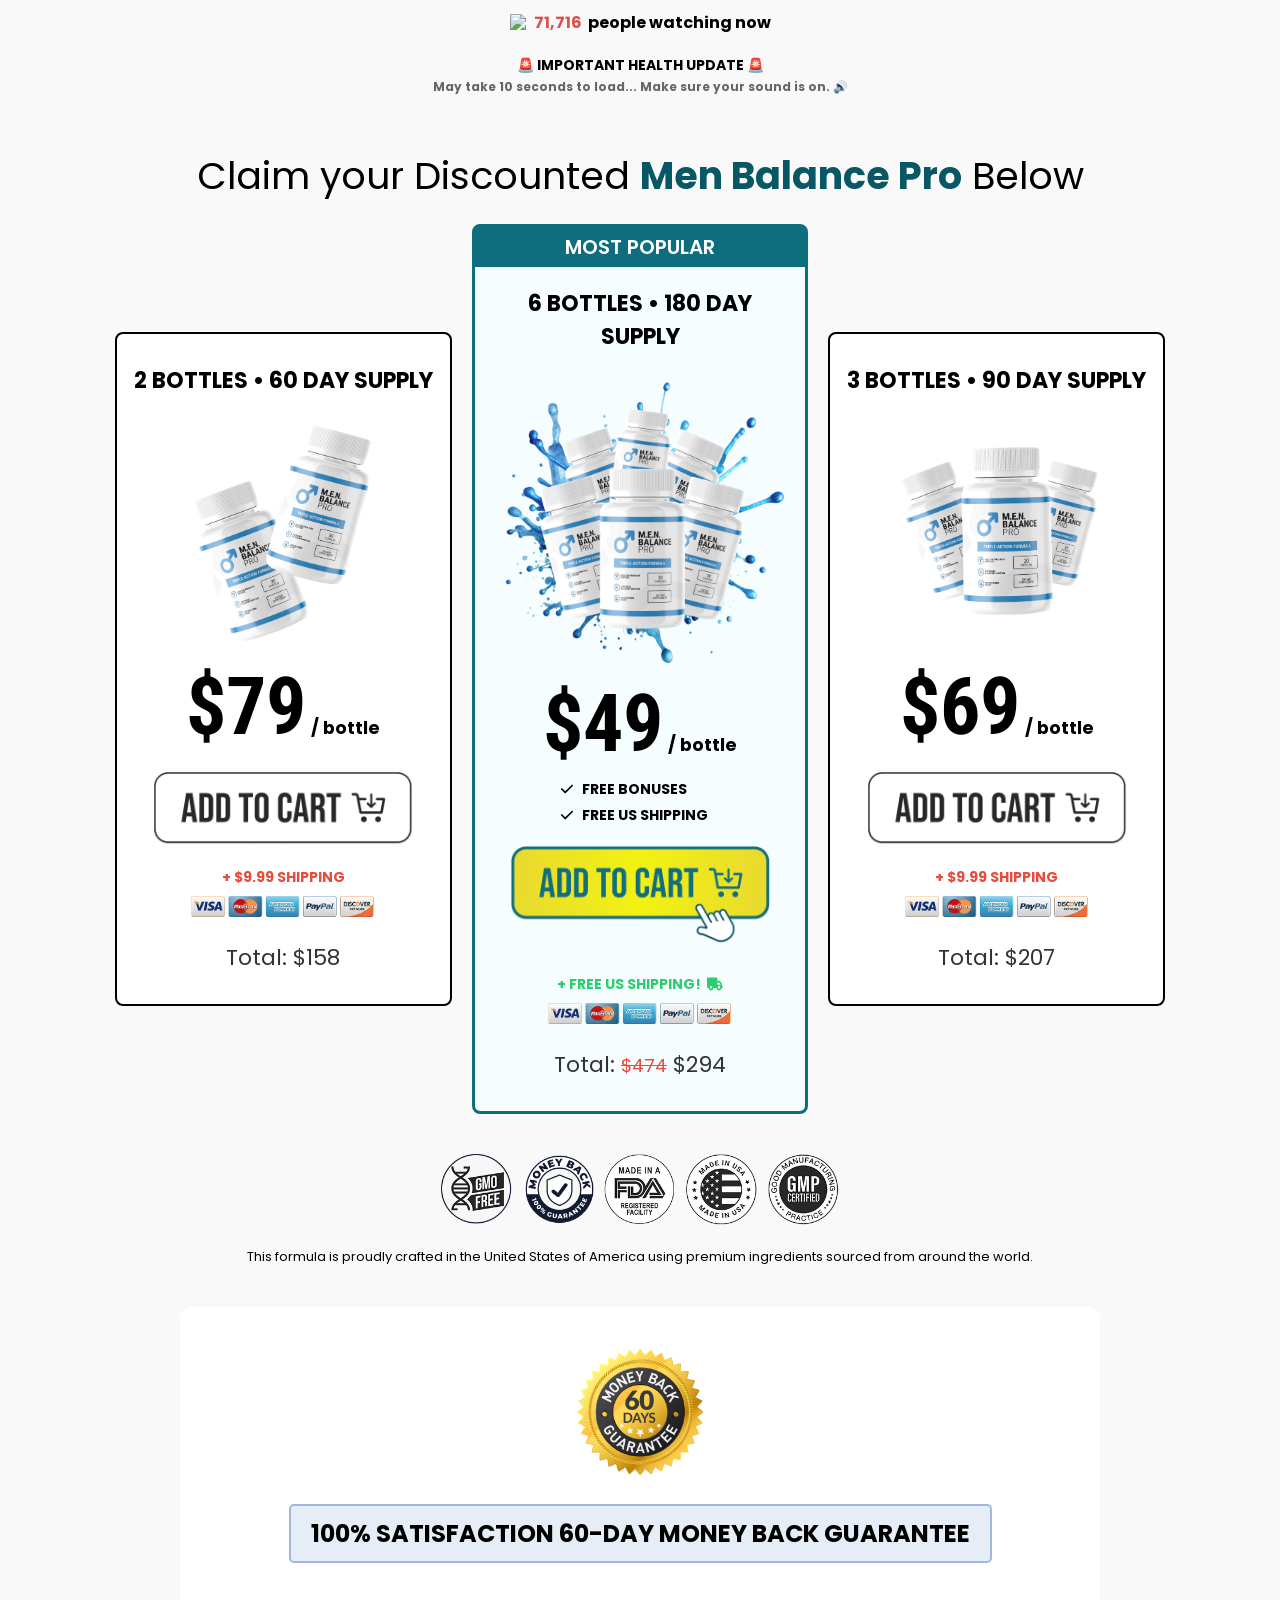
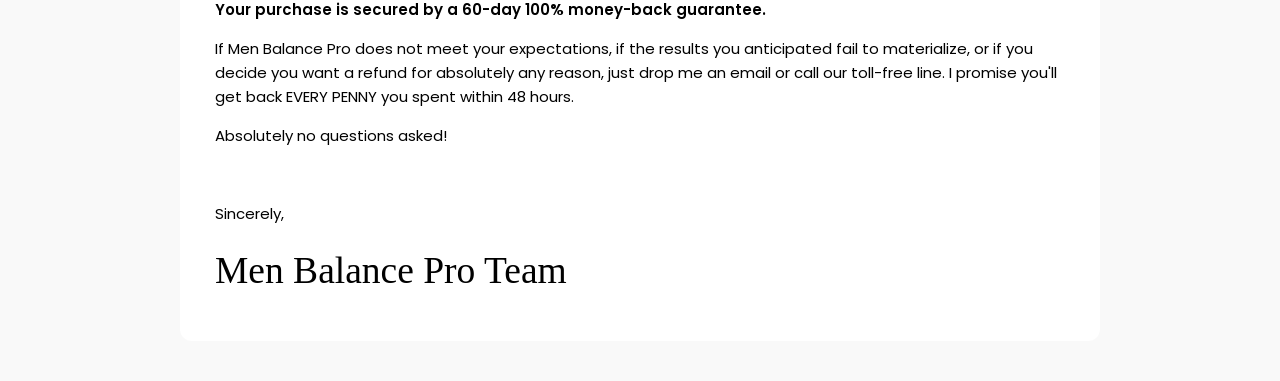
==== prostate/index.html @ 7b4a19cb "Add files via upload" ====
<!DOCTYPE html>
<html lang="en">
<head>
    <meta charset="UTF-8">
    <meta name="viewport" content="width=device-width, initial-scale=1.0">
    <title>Important Health Update</title>

    <!-- ============================================================
         CAMADA 1 — CRÍTICO: VTurb (prioridade máxima) + fonts
         ============================================================ -->
    <link rel="preconnect" href="https://fonts.googleapis.com">
    <link rel="preconnect" href="https://fonts.gstatic.com" crossorigin>
    <link href="https://fonts.googleapis.com/css?family=Poppins:regular@400,600,700&display=swap" rel="stylesheet">
    <link href="https://fonts.googleapis.com/css?family=Roboto+Condensed:regular@700&display=swap" rel="stylesheet" media="print" onload="this.media='all'">

    <!-- =====================================================================
         Script de velocidade do VTurb
         SUBSTITUIR: os IDs abaixo (91914cc2-... , 69cc88e0...) são placeholders
         da Men Balance Pro. Troque pelos IDs reais do player VTurb deste VSL.
         ===================================================================== -->
    <script>!function(i,n){i._plt=i._plt||(n&&n.timeOrigin?n.timeOrigin+n.now():Date.now())}(window,performance);</script>
    <link rel="preload" href="https://scripts.converteai.net/91914cc2-1306-49c8-a61d-c6921573f227/players/69cc88e02aa9a5be9ed87333/v4/player.js" as="script">
    <link rel="preload" href="https://scripts.converteai.net/lib/js/smartplayer-wc/v4/smartplayer.js" as="script">
    <link rel="preload" href="https://cdn.converteai.net/91914cc2-1306-49c8-a61d-c6921573f227/69cc88d112f1a486e418c887/main.m3u8" as="fetch">
    <link rel="dns-prefetch" href="https://cdn.converteai.net">
    <link rel="dns-prefetch" href="https://scripts.converteai.net">
    <link rel="dns-prefetch" href="https://images.converteai.net">
    <link rel="dns-prefetch" href="https://api.vturb.com.br">
    <!-- Fim do script de velocidade do VTurb -->

    <!-- ============================================================
         CRITICAL CSS (inline — renderiza VSL + contador instantâneo)
         O CSS completo (cards, garantia, notificações) carrega lazy.
         ============================================================ -->
    <style>
        body { font-family: 'Poppins', sans-serif; color: #000; background-color: #f9f9f9; margin: 0; padding: 0; }
        * { box-sizing: border-box; }
        .container { max-width: 1080px; margin: 0 auto; padding: 0 15px; }
        .vsl-wrapper { text-align: center; margin-top: 20px; }
        #counterContainer { display: flex; flex-direction: column; align-items: center; text-align: center; width: 100%; padding: 10px; margin-bottom: 20px; }
        #counterWrapper { font-weight: bold; font-size: 16px; margin-bottom: 10px; display: flex; align-items: center; gap: 6px; }
        #viewsCount { font-size: 16px; color: #d9534f; font-weight: bold; }
        .live-icon { width: 18px; height: 18px; }
        #importantMessage { font-size: 14px; font-weight: bold; color: black; margin-top: 10px; }
        .loading { font-size: 12px; color: #666; margin-top: 5px; animation: blink 1.5s infinite alternate; }
        @keyframes blink { from { opacity: 1; } to { opacity: 0.5; } }
        .video-cta-container { display: none; } /* OCULTO INICIALMENTE (O JS REVELA) */
    </style>

    <!-- CSS não-crítico (lazy: media=print trick, não bloqueia o render) -->
    <link rel="stylesheet" href="style.css" media="print" onload="this.media='all'">
    <noscript><link rel="stylesheet" href="style.css"></noscript>
</head>
<body>

    <div class="container">

        <!-- VSL — SUBSTITUIR pelo player VTurb real do Men Balance Pro -->
        <vturb-smartplayer id="vid-69cc88e02aa9a5be9ed87333" style="display: block; margin: 0 auto; width: 100%; max-width: 400px;"></vturb-smartplayer> <script type="text/javascript"> var s=document.createElement("script"); s.src="https://scripts.converteai.net/91914cc2-1306-49c8-a61d-c6921573f227/players/69cc88e02aa9a5be9ed87333/v4/player.js", s.async=!0,document.head.appendChild(s); </script>

        <div id="counterContainer">
            <div id="counterWrapper">
                <img src="images/live-icon.png" class="live-icon" alt="Live Viewers">
                <span id="viewsCount">71,712</span>
                <span style="color: black;">people watching now</span>
            </div>
            <div id="importantMessage">
                🚨 IMPORTANT HEALTH UPDATE 🚨<br>
                <span class="loading">May take 10 seconds to load... Make sure your sound is on. 🔊</span>
            </div>
        </div>

        <div class="video-cta-container">
            <h1 class="offer-headline">Claim your Discounted <b>Men Balance Pro</b> Below</h1>

            <div class="pricing-grid">

                <a href="#" class="card" id="card-2-bottles">
                    <div class="card-title">2 BOTTLES • 60 DAY SUPPLY</div>
                    <div class="card-image"><img src="images/MPB02.png" alt="2 Bottles of Men Balance Pro" loading="lazy"></div>
                    <div class="card-price-row">
                        <div class="card-price-number">$79</div>
                        <div class="card-price-text">/ bottle</div>
                    </div>
                    <div class="btn-buy"><img src="images/btn-buy.png" alt="Add to Cart" loading="lazy"></div>
                    <div class="shipping-text red">+ $9.99 SHIPPING</div>
                    <div class="cc-icons"><img src="images/cards.avif" alt="Credit Cards" loading="lazy"></div>
                    <div class="total-block">Total: $158</div>
                </a>

                <a href="#" class="card best-value" id="card-6-bottles">
                    <div class="card-header">MOST POPULAR</div>
                    <div class="card-title">6 BOTTLES • 180 DAY SUPPLY</div>
                    <div class="card-image"><img src="images/MBP_SPLASH_6_BOTTLES.png" alt="6 Bottles of Men Balance Pro" loading="lazy"></div>
                    <div class="card-price-row">
                        <div class="card-price-number">$49</div>
                        <div class="card-price-text">/ bottle</div>
                    </div>
                    <div class="card-benefits">
                        <div>
                            <svg xmlns="http://www.w3.org/2000/svg" viewBox="0 0 448 512" width="14" height="14" fill="currentColor" aria-hidden="true"><path d="M438.6 105.4c12.5 12.5 12.5 32.8 0 45.3l-256 256c-12.5 12.5-32.8 12.5-45.3 0l-128-128c-12.5-12.5-12.5-32.8 0-45.3s32.8-12.5 45.3 0L160 338.7 393.4 105.4c12.5-12.5 32.8-12.5 45.3 0z"/></svg>
                            FREE BONUSES
                        </div>
                        <div>
                            <svg xmlns="http://www.w3.org/2000/svg" viewBox="0 0 448 512" width="14" height="14" fill="currentColor" aria-hidden="true"><path d="M438.6 105.4c12.5 12.5 12.5 32.8 0 45.3l-256 256c-12.5 12.5-32.8 12.5-45.3 0l-128-128c-12.5-12.5-12.5-32.8 0-45.3s32.8-12.5 45.3 0L160 338.7 393.4 105.4c12.5-12.5 32.8-12.5 45.3 0z"/></svg>
                            FREE US SHIPPING
                        </div>
                    </div>
                    <div class="btn-buy"><img src="images/btn-buy-featured.png" alt="Add to Cart" loading="lazy"></div>
                    <div class="shipping-text green">+ FREE US SHIPPING!
                        <svg xmlns="http://www.w3.org/2000/svg" viewBox="0 0 640 512" width="16" height="16" fill="currentColor" aria-hidden="true"><path d="M48 0C21.5 0 0 21.5 0 48L0 368c0 26.5 21.5 48 48 48l16 0c0 53 43 96 96 96s96-43 96-96l128 0c0 53 43 96 96 96s96-43 96-96l32 0c17.7 0 32-14.3 32-32s-14.3-32-32-32l0-82.7c0-17-6.7-33.3-18.7-45.3L521.4 146.7c-12-12-28.3-18.7-45.3-18.7L416 128l0-80c0-26.5-21.5-48-48-48L48 0zM416 192l59.7 0L544 260.3l0 27.7-128 0 0-96zM160 336a48 48 0 1 1 0 96 48 48 0 1 1 0-96zm272 48a48 48 0 1 1 96 0 48 48 0 1 1 -96 0z"/></svg>
                    </div>
                    <div class="cc-icons"><img src="images/cards.avif" alt="Credit Cards" loading="lazy"></div>
                    <div class="total-block">Total: <span class="strike-price">$474</span> $294</div>
                </a>

                <a href="#" class="card" id="card-3-bottles">
                    <div class="card-title">3 BOTTLES • 90 DAY SUPPLY</div>
                    <div class="card-image"><img src="images/MPB03.png" alt="3 Bottles of Men Balance Pro" loading="lazy"></div>
                    <div class="card-price-row">
                        <div class="card-price-number">$69</div>
                        <div class="card-price-text">/ bottle</div>
                    </div>
                    <div class="btn-buy"><img src="images/btn-buy.png" alt="Add to Cart" loading="lazy"></div>
                    <div class="shipping-text red">+ $9.99 SHIPPING</div>
                    <div class="cc-icons"><img src="images/cards.avif" alt="Credit Cards" loading="lazy"></div>
                    <div class="total-block">Total: $207</div>
                </a>

            </div>

            <div class="badges-wrapper">
                <img src="images/selos.png" loading="lazy" alt="Quality Seals">
                <p>This formula is proudly crafted in the United States of America using premium ingredients sourced from around the world.</p>
            </div>

            <div class="guarantee-box">
                <img src="images/guarantee-60-days.webp" alt="60 Days Guarantee" loading="lazy">
                <div>
                    <div class="guarantee-title-bg">
                        <h2>100% SATISFACTION 60-DAY MONEY BACK GUARANTEE</h2>
                    </div>
                </div>
                <div class="guarantee-text">
                    <p><b>Your purchase is secured by a 60-day 100% money-back guarantee.</b></p>
                    <p>If Men Balance Pro does not meet your expectations, if the results you anticipated fail to materialize, or if you decide you want a refund for absolutely any reason, just drop me an email or call our toll-free line. I promise you'll get back EVERY PENNY you spent within 48 hours.</p>
                    <p>Absolutely no questions asked!</p>
                    <br>
                    <p>Sincerely,</p>
                    <div class="signature">Men Balance Pro Team</div>
                </div>
            </div>

        </div>
    </div>

    <div id="purchase-notification" class="notification-popup">
        <div class="notification-content">
            <div class="profile-cropper">
                <img src="" alt="Profile Image" class="profile-image">
            </div>
            <p class="notification-text">
                <span class="customer-name"></span> from <span class="customer-location"></span> just bought<br>
                <strong><span class="product-name"></span></strong>
            </p>
        </div>
    </div>

    <!-- ============================================================
         CAMADA 2 — TRACKING (final do body, não bloqueia VTurb)
         SUBSTITUIR: os IDs abaixo são placeholders do padrão type2.
         Troque pelos pixels/tags reais do Men Balance Pro antes de publicar.
         ============================================================ -->

    <!-- Meta Pixel Code -->
    <script>
    !function(f,b,e,v,n,t,s)
    {if(f.fbq)return;n=f.fbq=function(){n.callMethod?
    n.callMethod.apply(n,arguments):n.queue.push(arguments)};
    if(!f._fbq)f._fbq=n;
    n.push=n;n.loaded=!0;n.version='2.0';
    n.queue=[];t=b.createElement(e);t.async=!0;
    t.src=v;s=b.getElementsByTagName(e)[0];
    s.parentNode.insertBefore(t,s)}(window, document,'script',
    'https://connect.facebook.net/en_US/fbevents.js');
    fbq('init', 'YOUR_META_PIXEL_ID');
    fbq('track', 'PageView');
    </script>
    <noscript>
    <img height="1" width="1" style="display:none"
    src="https://www.facebook.com/tr?id=YOUR_META_PIXEL_ID&ev=PageView&noscript=1"/>
    </noscript>
    <!-- End Meta Pixel Code -->

    <!-- Google tag (gtag.js) -->
    <script async src="https://www.googletagmanager.com/gtag/js?id=YOUR_GA_ID"></script>
    <script>
      window.dataLayer = window.dataLayer || [];
      function gtag(){dataLayer.push(arguments);}
      gtag('js', new Date());
      gtag('config', 'YOUR_GA_ID');
    </script>

    <!-- UTMify (captura e persiste UTMs) -->
    <script
      src="https://cdn.utmify.com.br/scripts/utms/latest.js"
      data-utmify-prevent-xcod-sck
      async
      defer
    ></script>

    <!-- ============================================================
         CAMADA 3 — script.js com defer
         Baixa em paralelo com o VTurb (que tem prioridade absoluta via preload)
         Executa só depois do HTML parseado → não bloqueia o render inicial
         ============================================================ -->
    <script src="script.js" defer></script>

</body>
</html>
---- prostate/style.css ----
/* =========================================
    NON-CRITICAL STYLES (carregado lazy após o VTurb)
    O CSS crítico (body, container, counter, VSL) está inline no index.html
    ========================================= */

/* =========================================
    OFERTA / HEADINGS
    ========================================= */
.offer-headline { text-align: center; font-size: 38px; margin: 40px 0 20px 0; font-weight: 400; }
.offer-headline b { color: rgb(7, 87, 100); }

/* =========================================
    TABELA DE PREÇOS (CARDS)
    ========================================= */
.pricing-grid {
    display: flex;
    justify-content: center;
    align-items: center;
    gap: 20px;
}

.card {
    background-color: #fff;
    border: 2px solid #000;
    border-radius: 8px;
    width: 350px;
    height: auto;
    display: flex;
    flex-direction: column;
    text-align: center;
    text-decoration: none;
    color: #000;
    padding: 30px 15px 30px 15px;
}

.card.best-value {
    border: 3px solid rgb(15, 110, 126);
    background-color: rgb(246, 253, 255);
    padding: 0 15px 30px 15px;
}

.card-header {
    height: 40px;
    display: flex;
    align-items: center;
    justify-content: center;
    font-size: 20px;
    font-weight: 600;
    background-color: rgb(15, 110, 126);
    color: #fff;
    border-radius: 4px 4px 0 0;
    text-transform: uppercase;
    margin: 0 -15px 20px -15px;
}

.card-title { font-size: 22px; font-weight: bold; margin-bottom: 15px; }
.card-image { flex-grow: 1; display: flex; align-items: center; justify-content: center; }
.card-image img { width: 85%; max-width: 240px; }
.card.best-value .card-image img { width: 100%; max-width: 340px; }

.card-price-row { display: flex; justify-content: center; align-items: baseline; gap: 5px; margin: 15px 0; }
.card-price-number { font-family: "Roboto Condensed", sans-serif; font-size: 5em; font-weight: 700; line-height: 1; }
.card-price-text { font-size: 1.1em; font-weight: bold; }

.card-benefits { display: flex; flex-direction: column; gap: 5px; font-size: 14px; margin-bottom: 10px; font-weight: bold; text-align: left; align-items: center; }
.card-benefits div { display: flex; align-items: center; width: 160px; }
.card-benefits svg { margin-right: 8px; color: #000; flex-shrink: 0; }

.btn-buy { margin: 10px auto; width: 100%; max-width: 260px; }
.btn-buy img { width: 100%; height: auto; }

.shipping-text { font-size: 14px; font-weight: bold; margin: 5px 0; text-transform: uppercase; display: flex; align-items: center; justify-content: center; gap: 6px; }
.shipping-text.red { color: #e74c3c; }
.shipping-text.green { color: #2ecc71; }

.cc-icons img { height: 26px; margin-bottom: 15px; }

.total-block { font-size: 22px; font-family: 'Poppins', sans-serif; font-weight: 400; color: #333; }
.strike-price { text-decoration: line-through; color: #e74c3c; font-weight: normal; font-size: 18px; }

/* =========================================
    ORDENAÇÃO DOS CARDS
    ========================================= */
#card-2-bottles { order: 1; }
#card-6-bottles { order: 2; }
#card-3-bottles { order: 3; }

/* =========================================
    SEÇÃO DE GARANTIA E BADGES
    ========================================= */
.badges-wrapper { text-align: center; margin: 40px 0; }
.badges-wrapper img { max-width: 398px; width: 100%; }
.badges-wrapper p { font-size: 13px; padding: 0 15px; margin-top: 15px; }

.guarantee-box { background-color: #fff; border-radius: 12px; padding: 40px 20px; max-width: 920px; margin: 0 auto 40px auto; text-align: center; }
.guarantee-box img { max-width: 130px; margin-bottom: 20px; }

.guarantee-title-bg { display: inline-block; background-color: rgba(231,237,247,1); border: 2px solid rgba(117,149,205,0.6); border-radius: 5px; padding: 10px 20px; margin-bottom: 20px; }
.guarantee-title-bg h2 { font-size: 24px; margin: 0; color: #000; text-transform: uppercase; }

.guarantee-text { text-align: left; font-size: 15px; font-weight: 400; max-width: 850px; margin: 0 auto; line-height: 1.6; }
.guarantee-text b { font-weight: 600; }
.signature { font-family: 'Brush Script MT', cursive; font-size: 2.5em; font-weight: 300; margin-top: 10px; }

/* =========================================
    POP-UP DE COMPRA
    ========================================= */
.notification-popup { position: fixed; left: 20px; bottom: 20px; background-color: white; box-shadow: 0 2px 10px rgba(0,0,0,0.2); border-radius: 4px; display: flex; align-items: center; padding: 10px; z-index: 1000; opacity: 0; transition: opacity 0.5s, bottom 0.5s; }
.notification-popup.show { opacity: 1; bottom: 40px; }
.notification-popup.hide { opacity: 0; bottom: 20px; }
.notification-content { display: flex; align-items: center; }
.profile-image { height: 40px; display: block; }
.profile-cropper { overflow: hidden; border-radius: 10%; margin-right: 10px; border: 1px solid gray; }
.notification-text { font-size: 14px; margin: 0; }
.customer-name { font-weight: bold; }

/* =========================================
    RESPONSIVIDADE (MOBILE)
    ========================================= */
@media (max-width: 992px) {
    .pricing-grid { flex-direction: column; align-items: center; }
    .card { width: 100%; max-width: 380px; height: auto; padding-bottom: 30px; }
    #card-6-bottles { order: 1; margin-bottom: 10px; }
    #card-3-bottles { order: 2; margin-bottom: 10px; }
    #card-2-bottles { order: 3; }
}

@media (max-width: 575px) {
    .offer-headline { font-size: 28px; }
    .notification-popup { left: 0; right: 0; bottom: 0; margin-left: auto; margin-right: auto; width: 90%; justify-content: center; }
    .guarantee-title-bg h2 { font-size: 16px; }
}
---- prostate/style.css ----
/* =========================================
    NON-CRITICAL STYLES (carregado lazy após o VTurb)
    O CSS crítico (body, container, counter, VSL) está inline no index.html
    ========================================= */

/* =========================================
    OFERTA / HEADINGS
    ========================================= */
.offer-headline { text-align: center; font-size: 38px; margin: 40px 0 20px 0; font-weight: 400; }
.offer-headline b { color: rgb(7, 87, 100); }

/* =========================================
    TABELA DE PREÇOS (CARDS)
    ========================================= */
.pricing-grid {
    display: flex;
    justify-content: center;
    align-items: center;
    gap: 20px;
}

.card {
    background-color: #fff;
    border: 2px solid #000;
    border-radius: 8px;
    width: 350px;
    height: auto;
    display: flex;
    flex-direction: column;
    text-align: center;
    text-decoration: none;
    color: #000;
    padding: 30px 15px 30px 15px;
}

.card.best-value {
    border: 3px solid rgb(15, 110, 126);
    background-color: rgb(246, 253, 255);
    padding: 0 15px 30px 15px;
}

.card-header {
    height: 40px;
    display: flex;
    align-items: center;
    justify-content: center;
    font-size: 20px;
    font-weight: 600;
    background-color: rgb(15, 110, 126);
    color: #fff;
    border-radius: 4px 4px 0 0;
    text-transform: uppercase;
    margin: 0 -15px 20px -15px;
}

.card-title { font-size: 22px; font-weight: bold; margin-bottom: 15px; }
.card-image { flex-grow: 1; display: flex; align-items: center; justify-content: center; }
.card-image img { width: 85%; max-width: 240px; }
.card.best-value .card-image img { width: 100%; max-width: 340px; }

.card-price-row { display: flex; justify-content: center; align-items: baseline; gap: 5px; margin: 15px 0; }
.card-price-number { font-family: "Roboto Condensed", sans-serif; font-size: 5em; font-weight: 700; line-height: 1; }
.card-price-text { font-size: 1.1em; font-weight: bold; }

.card-benefits { display: flex; flex-direction: column; gap: 5px; font-size: 14px; margin-bottom: 10px; font-weight: bold; text-align: left; align-items: center; }
.card-benefits div { display: flex; align-items: center; width: 160px; }
.card-benefits svg { margin-right: 8px; color: #000; flex-shrink: 0; }

.btn-buy { margin: 10px auto; width: 100%; max-width: 260px; }
.btn-buy img { width: 100%; height: auto; }

.shipping-text { font-size: 14px; font-weight: bold; margin: 5px 0; text-transform: uppercase; display: flex; align-items: center; justify-content: center; gap: 6px; }
.shipping-text.red { color: #e74c3c; }
.shipping-text.green { color: #2ecc71; }

.cc-icons img { height: 26px; margin-bottom: 15px; }

.total-block { font-size: 22px; font-family: 'Poppins', sans-serif; font-weight: 400; color: #333; }
.strike-price { text-decoration: line-through; color: #e74c3c; font-weight: normal; font-size: 18px; }

/* =========================================
    ORDENAÇÃO DOS CARDS
    ========================================= */
#card-2-bottles { order: 1; }
#card-6-bottles { order: 2; }
#card-3-bottles { order: 3; }

/* =========================================
    SEÇÃO DE GARANTIA E BADGES
    ========================================= */
.badges-wrapper { text-align: center; margin: 40px 0; }
.badges-wrapper img { max-width: 398px; width: 100%; }
.badges-wrapper p { font-size: 13px; padding: 0 15px; margin-top: 15px; }

.guarantee-box { background-color: #fff; border-radius: 12px; padding: 40px 20px; max-width: 920px; margin: 0 auto 40px auto; text-align: center; }
.guarantee-box img { max-width: 130px; margin-bottom: 20px; }

.guarantee-title-bg { display: inline-block; background-color: rgba(231,237,247,1); border: 2px solid rgba(117,149,205,0.6); border-radius: 5px; padding: 10px 20px; margin-bottom: 20px; }
.guarantee-title-bg h2 { font-size: 24px; margin: 0; color: #000; text-transform: uppercase; }

.guarantee-text { text-align: left; font-size: 15px; font-weight: 400; max-width: 850px; margin: 0 auto; line-height: 1.6; }
.guarantee-text b { font-weight: 600; }
.signature { font-family: 'Brush Script MT', cursive; font-size: 2.5em; font-weight: 300; margin-top: 10px; }

/* =========================================
    POP-UP DE COMPRA
    ========================================= */
.notification-popup { position: fixed; left: 20px; bottom: 20px; background-color: white; box-shadow: 0 2px 10px rgba(0,0,0,0.2); border-radius: 4px; display: flex; align-items: center; padding: 10px; z-index: 1000; opacity: 0; transition: opacity 0.5s, bottom 0.5s; }
.notification-popup.show { opacity: 1; bottom: 40px; }
.notification-popup.hide { opacity: 0; bottom: 20px; }
.notification-content { display: flex; align-items: center; }
.profile-image { height: 40px; display: block; }
.profile-cropper { overflow: hidden; border-radius: 10%; margin-right: 10px; border: 1px solid gray; }
.notification-text { font-size: 14px; margin: 0; }
.customer-name { font-weight: bold; }

/* =========================================
    RESPONSIVIDADE (MOBILE)
    ========================================= */
@media (max-width: 992px) {
    .pricing-grid { flex-direction: column; align-items: center; }
    .card { width: 100%; max-width: 380px; height: auto; padding-bottom: 30px; }
    #card-6-bottles { order: 1; margin-bottom: 10px; }
    #card-3-bottles { order: 2; margin-bottom: 10px; }
    #card-2-bottles { order: 3; }
}

@media (max-width: 575px) {
    .offer-headline { font-size: 28px; }
    .notification-popup { left: 0; right: 0; bottom: 0; margin-left: auto; margin-right: auto; width: 90%; justify-content: center; }
    .guarantee-title-bg h2 { font-size: 16px; }
}
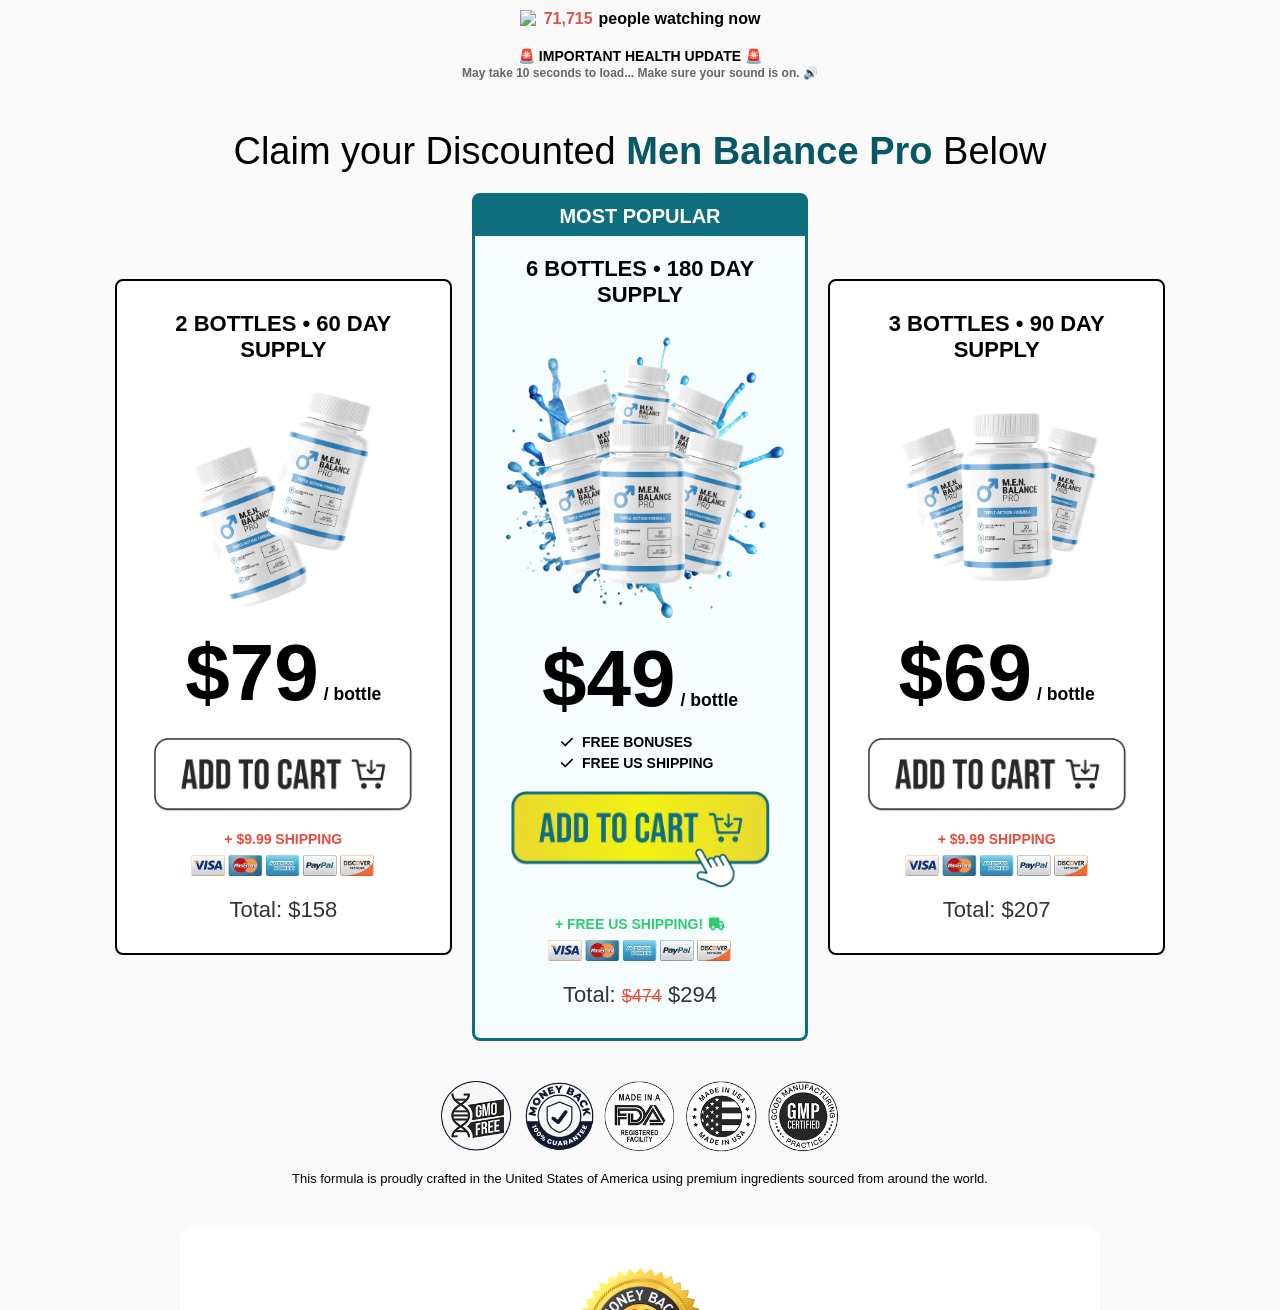
==== commit 57b2e285: "Update index.html" ====
--- a/prostate/index.html
+++ b/prostate/index.html
@@ -5,33 +5,15 @@
     <meta name="viewport" content="width=device-width, initial-scale=1.0">
     <title>Important Health Update</title>
 
-    <!-- ============================================================
-         CAMADA 1 — CRÍTICO: VTurb (prioridade máxima) + fonts
-         ============================================================ -->
-    <link rel="preconnect" href="https://fonts.googleapis.com">
-    <link rel="preconnect" href="https://fonts.gstatic.com" crossorigin>
-    <link href="https://fonts.googleapis.com/css?family=Poppins:regular@400,600,700&display=swap" rel="stylesheet">
-    <link href="https://fonts.googleapis.com/css?family=Roboto+Condensed:regular@700&display=swap" rel="stylesheet" media="print" onload="this.media='all'">
+    <script>!function(i,n){i._plt=i._plt||(n&&n.timeOrigin?n.timeOrigin+n.now():Date.now())}(window,performance);</script>
+<link rel="preload" href="https://scripts.converteai.net/91914cc2-1306-49c8-a61d-c6921573f227/players/69ec1714634564adcf5202af/v4/player.js" as="script">
+<link rel="preload" href="https://scripts.converteai.net/lib/js/smartplayer-wc/v4/smartplayer.js" as="script">
+<link rel="preload" href="https://cdn.converteai.net/91914cc2-1306-49c8-a61d-c6921573f227/69ec1692e47d7b09a8df65e8/main.m3u8" as="fetch">
+<link rel="dns-prefetch" href="https://cdn.converteai.net">
+<link rel="dns-prefetch" href="https://scripts.converteai.net">
+<link rel="dns-prefetch" href="https://images.converteai.net">
+<link rel="dns-prefetch" href="https://license.vturb.com">
 
-    <!-- =====================================================================
-         Script de velocidade do VTurb
-         SUBSTITUIR: os IDs abaixo (91914cc2-... , 69cc88e0...) são placeholders
-         da Men Balance Pro. Troque pelos IDs reais do player VTurb deste VSL.
-         ===================================================================== -->
-    <script>!function(i,n){i._plt=i._plt||(n&&n.timeOrigin?n.timeOrigin+n.now():Date.now())}(window,performance);</script>
-    <link rel="preload" href="https://scripts.converteai.net/91914cc2-1306-49c8-a61d-c6921573f227/players/69cc88e02aa9a5be9ed87333/v4/player.js" as="script">
-    <link rel="preload" href="https://scripts.converteai.net/lib/js/smartplayer-wc/v4/smartplayer.js" as="script">
-    <link rel="preload" href="https://cdn.converteai.net/91914cc2-1306-49c8-a61d-c6921573f227/69cc88d112f1a486e418c887/main.m3u8" as="fetch">
-    <link rel="dns-prefetch" href="https://cdn.converteai.net">
-    <link rel="dns-prefetch" href="https://scripts.converteai.net">
-    <link rel="dns-prefetch" href="https://images.converteai.net">
-    <link rel="dns-prefetch" href="https://api.vturb.com.br">
-    <!-- Fim do script de velocidade do VTurb -->
-
-    <!-- ============================================================
-         CRITICAL CSS (inline — renderiza VSL + contador instantâneo)
-         O CSS completo (cards, garantia, notificações) carrega lazy.
-         ============================================================ -->
     <style>
         body { font-family: 'Poppins', sans-serif; color: #000; background-color: #f9f9f9; margin: 0; padding: 0; }
         * { box-sizing: border-box; }
@@ -56,8 +38,8 @@
     <div class="container">
 
         <!-- VSL — SUBSTITUIR pelo player VTurb real do Men Balance Pro -->
-        <vturb-smartplayer id="vid-69cc88e02aa9a5be9ed87333" style="display: block; margin: 0 auto; width: 100%; max-width: 400px;"></vturb-smartplayer> <script type="text/javascript"> var s=document.createElement("script"); s.src="https://scripts.converteai.net/91914cc2-1306-49c8-a61d-c6921573f227/players/69cc88e02aa9a5be9ed87333/v4/player.js", s.async=!0,document.head.appendChild(s); </script>
-
+        <vturb-smartplayer id="vid-69ec1714634564adcf5202af" style="display: block; margin: 0 auto; width: 100%; max-width: 400px;"></vturb-smartplayer> <script type="text/javascript"> var s=document.createElement("script"); s.src="https://scripts.converteai.net/91914cc2-1306-49c8-a61d-c6921573f227/players/69ec1714634564adcf5202af/v4/player.js", s.async=!0,document.head.appendChild(s); </script>
+        
         <div id="counterContainer">
             <div id="counterWrapper">
                 <img src="images/live-icon.png" class="live-icon" alt="Live Viewers">
@@ -166,40 +148,28 @@
         </div>
     </div>
 
-    <!-- ============================================================
-         CAMADA 2 — TRACKING (final do body, não bloqueia VTurb)
-         SUBSTITUIR: os IDs abaixo são placeholders do padrão type2.
-         Troque pelos pixels/tags reais do Men Balance Pro antes de publicar.
-         ============================================================ -->
+    <!-- Meta Pixel Code -->
+<script>
+!function(f,b,e,v,n,t,s)
+{if(f.fbq)return;n=f.fbq=function(){n.callMethod?
+n.callMethod.apply(n,arguments):n.queue.push(arguments)};
+if(!f._fbq)f._fbq=n;
+n.push=n;n.loaded=!0;n.version='2.0';
+n.queue=[];t=b.createElement(e);t.async=!0;
+t.src=v;s=b.getElementsByTagName(e)[0];
+s.parentNode.insertBefore(t,s)}(window, document,'script',
+'https://connect.facebook.net/en_US/fbevents.js');
 
-    <!-- Meta Pixel Code -->
-    <script>
-    !function(f,b,e,v,n,t,s)
-    {if(f.fbq)return;n=f.fbq=function(){n.callMethod?
-    n.callMethod.apply(n,arguments):n.queue.push(arguments)};
-    if(!f._fbq)f._fbq=n;
-    n.push=n;n.loaded=!0;n.version='2.0';
-    n.queue=[];t=b.createElement(e);t.async=!0;
-    t.src=v;s=b.getElementsByTagName(e)[0];
-    s.parentNode.insertBefore(t,s)}(window, document,'script',
-    'https://connect.facebook.net/en_US/fbevents.js');
-    fbq('init', 'YOUR_META_PIXEL_ID');
-    fbq('track', 'PageView');
-    </script>
-    <noscript>
-    <img height="1" width="1" style="display:none"
-    src="https://www.facebook.com/tr?id=YOUR_META_PIXEL_ID&ev=PageView&noscript=1"/>
-    </noscript>
-    <!-- End Meta Pixel Code -->
+fbq('init', '1154743533462870');
 
-    <!-- Google tag (gtag.js) -->
-    <script async src="https://www.googletagmanager.com/gtag/js?id=YOUR_GA_ID"></script>
-    <script>
-      window.dataLayer = window.dataLayer || [];
-      function gtag(){dataLayer.push(arguments);}
-      gtag('js', new Date());
-      gtag('config', 'YOUR_GA_ID');
-    </script>
+fbq('track', 'PageView');
+</script>
+
+<noscript>
+<img height="1" width="1" style="display:none"
+src="https://www.facebook.com/tr?id=1154743533462870&ev=PageView&noscript=1"/>
+</noscript>
+<!-- End Meta Pixel Code -->
 
     <!-- UTMify (captura e persiste UTMs) -->
     <script
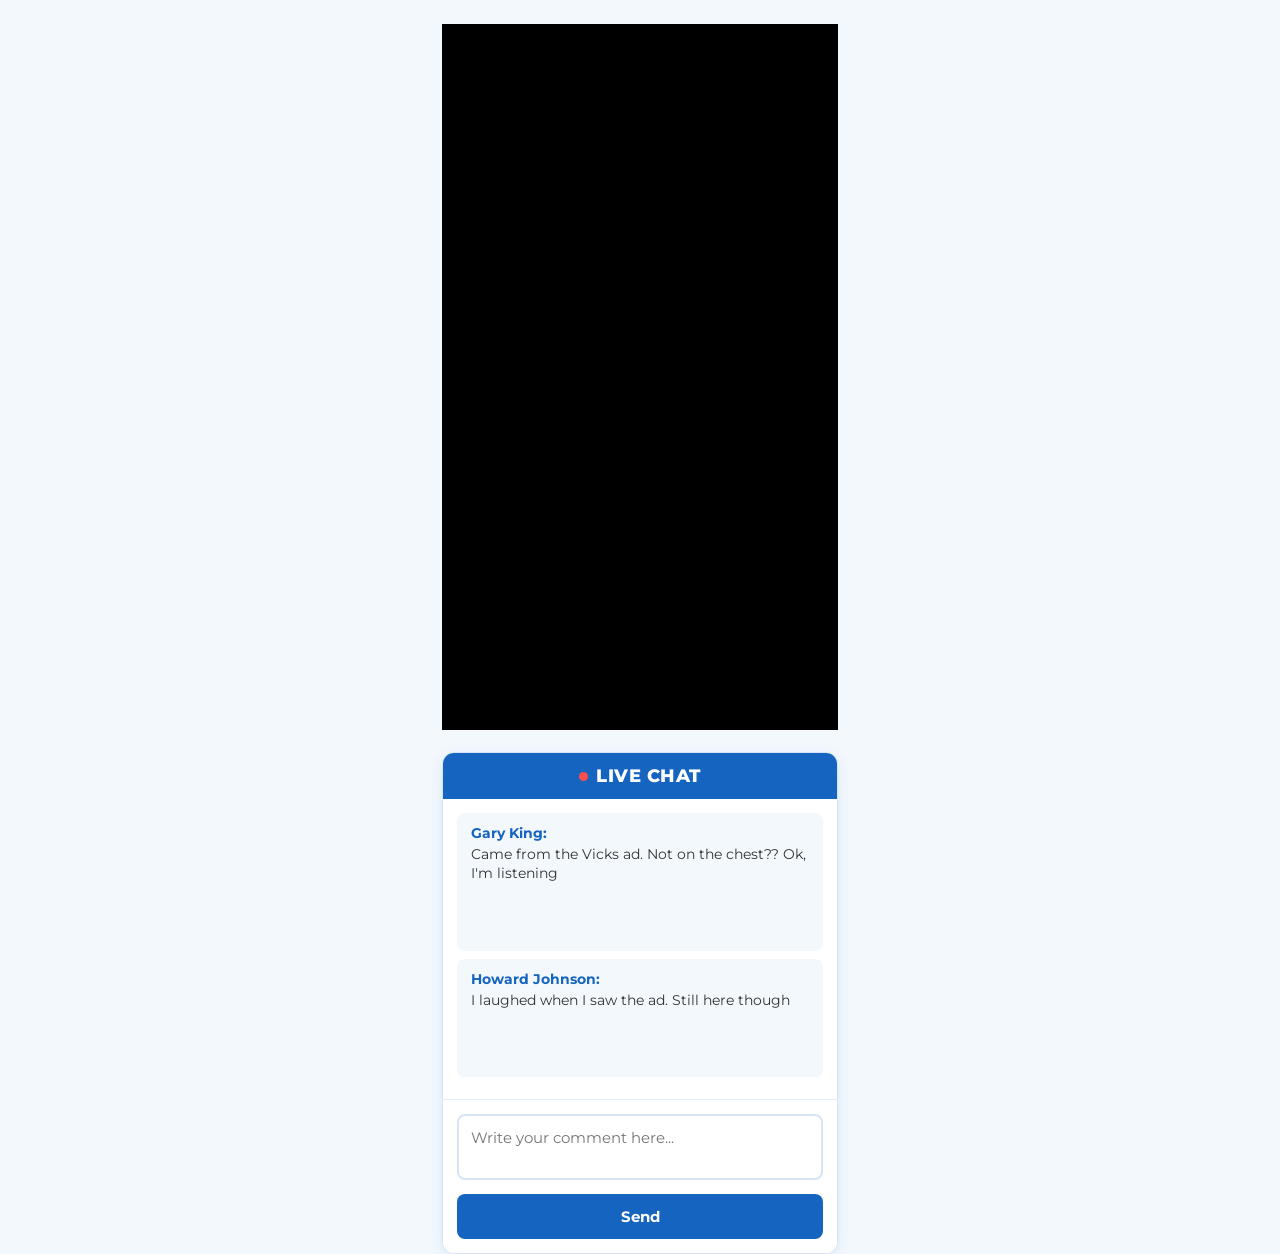
==== commit 627e648b: "Add files via upload" ====
--- a/prostate/index.html
+++ b/prostate/index.html
@@ -1,190 +1,541 @@
 <!DOCTYPE html>
 <html lang="en">
 <head>
-    <meta charset="UTF-8">
-    <meta name="viewport" content="width=device-width, initial-scale=1.0">
-    <title>Important Health Update</title>
-
-    <script>!function(i,n){i._plt=i._plt||(n&&n.timeOrigin?n.timeOrigin+n.now():Date.now())}(window,performance);</script>
-<link rel="preload" href="https://scripts.converteai.net/91914cc2-1306-49c8-a61d-c6921573f227/players/69ec1714634564adcf5202af/v4/player.js" as="script">
+<meta charset="UTF-8">
+<meta name="viewport" content="width=device-width, initial-scale=1.0">
+<!-- VTurb speed -->
+<script>!function(i,n){i._plt=i._plt||(n&&n.timeOrigin?n.timeOrigin+n.now():Date.now())}(window,performance);</script>
+<link rel="preload" href="https://scripts.converteai.net/30d2c574-34b5-45c2-96c8-c5e16929b7f2/players/6aca6da1339923f1ce4aa41d/v4/player.js" as="script">
 <link rel="preload" href="https://scripts.converteai.net/lib/js/smartplayer-wc/v4/smartplayer.js" as="script">
-<link rel="preload" href="https://cdn.converteai.net/91914cc2-1306-49c8-a61d-c6921573f227/69ec1692e47d7b09a8df65e8/main.m3u8" as="fetch">
+<link rel="preload" href="https://cdn.converteai.net/30d2c574-34b5-45c2-96c8-c5e16929b7f2/6aca6d92f6a57d8e37b8b120/main.m3u8" as="fetch">
 <link rel="dns-prefetch" href="https://cdn.converteai.net">
 <link rel="dns-prefetch" href="https://scripts.converteai.net">
 <link rel="dns-prefetch" href="https://images.converteai.net">
 <link rel="dns-prefetch" href="https://license.vturb.com">
-
-    <style>
-        body { font-family: 'Poppins', sans-serif; color: #000; background-color: #f9f9f9; margin: 0; padding: 0; }
-        * { box-sizing: border-box; }
-        .container { max-width: 1080px; margin: 0 auto; padding: 0 15px; }
-        .vsl-wrapper { text-align: center; margin-top: 20px; }
-        #counterContainer { display: flex; flex-direction: column; align-items: center; text-align: center; width: 100%; padding: 10px; margin-bottom: 20px; }
-        #counterWrapper { font-weight: bold; font-size: 16px; margin-bottom: 10px; display: flex; align-items: center; gap: 6px; }
-        #viewsCount { font-size: 16px; color: #d9534f; font-weight: bold; }
-        .live-icon { width: 18px; height: 18px; }
-        #importantMessage { font-size: 14px; font-weight: bold; color: black; margin-top: 10px; }
-        .loading { font-size: 12px; color: #666; margin-top: 5px; animation: blink 1.5s infinite alternate; }
-        @keyframes blink { from { opacity: 1; } to { opacity: 0.5; } }
-        .video-cta-container { display: none; } /* OCULTO INICIALMENTE (O JS REVELA) */
-    </style>
-
-    <!-- CSS não-crítico (lazy: media=print trick, não bloqueia o render) -->
-    <link rel="stylesheet" href="style.css" media="print" onload="this.media='all'">
-    <noscript><link rel="stylesheet" href="style.css"></noscript>
-</head>
-<body>
-
-    <div class="container">
-
-        <!-- VSL — SUBSTITUIR pelo player VTurb real do Men Balance Pro -->
-        <vturb-smartplayer id="vid-69ec1714634564adcf5202af" style="display: block; margin: 0 auto; width: 100%; max-width: 400px;"></vturb-smartplayer> <script type="text/javascript"> var s=document.createElement("script"); s.src="https://scripts.converteai.net/91914cc2-1306-49c8-a61d-c6921573f227/players/69ec1714634564adcf5202af/v4/player.js", s.async=!0,document.head.appendChild(s); </script>
-        
-        <div id="counterContainer">
-            <div id="counterWrapper">
-                <img src="images/live-icon.png" class="live-icon" alt="Live Viewers">
-                <span id="viewsCount">71,712</span>
-                <span style="color: black;">people watching now</span>
-            </div>
-            <div id="importantMessage">
-                🚨 IMPORTANT HEALTH UPDATE 🚨<br>
-                <span class="loading">May take 10 seconds to load... Make sure your sound is on. 🔊</span>
-            </div>
-        </div>
-
-        <div class="video-cta-container">
-            <h1 class="offer-headline">Claim your Discounted <b>Men Balance Pro</b> Below</h1>
-
-            <div class="pricing-grid">
-
-                <a href="#" class="card" id="card-2-bottles">
-                    <div class="card-title">2 BOTTLES • 60 DAY SUPPLY</div>
-                    <div class="card-image"><img src="images/MPB02.png" alt="2 Bottles of Men Balance Pro" loading="lazy"></div>
-                    <div class="card-price-row">
-                        <div class="card-price-number">$79</div>
-                        <div class="card-price-text">/ bottle</div>
-                    </div>
-                    <div class="btn-buy"><img src="images/btn-buy.png" alt="Add to Cart" loading="lazy"></div>
-                    <div class="shipping-text red">+ $9.99 SHIPPING</div>
-                    <div class="cc-icons"><img src="images/cards.avif" alt="Credit Cards" loading="lazy"></div>
-                    <div class="total-block">Total: $158</div>
-                </a>
-
-                <a href="#" class="card best-value" id="card-6-bottles">
-                    <div class="card-header">MOST POPULAR</div>
-                    <div class="card-title">6 BOTTLES • 180 DAY SUPPLY</div>
-                    <div class="card-image"><img src="images/MBP_SPLASH_6_BOTTLES.png" alt="6 Bottles of Men Balance Pro" loading="lazy"></div>
-                    <div class="card-price-row">
-                        <div class="card-price-number">$49</div>
-                        <div class="card-price-text">/ bottle</div>
-                    </div>
-                    <div class="card-benefits">
-                        <div>
-                            <svg xmlns="http://www.w3.org/2000/svg" viewBox="0 0 448 512" width="14" height="14" fill="currentColor" aria-hidden="true"><path d="M438.6 105.4c12.5 12.5 12.5 32.8 0 45.3l-256 256c-12.5 12.5-32.8 12.5-45.3 0l-128-128c-12.5-12.5-12.5-32.8 0-45.3s32.8-12.5 45.3 0L160 338.7 393.4 105.4c12.5-12.5 32.8-12.5 45.3 0z"/></svg>
-                            FREE BONUSES
-                        </div>
-                        <div>
-                            <svg xmlns="http://www.w3.org/2000/svg" viewBox="0 0 448 512" width="14" height="14" fill="currentColor" aria-hidden="true"><path d="M438.6 105.4c12.5 12.5 12.5 32.8 0 45.3l-256 256c-12.5 12.5-32.8 12.5-45.3 0l-128-128c-12.5-12.5-12.5-32.8 0-45.3s32.8-12.5 45.3 0L160 338.7 393.4 105.4c12.5-12.5 32.8-12.5 45.3 0z"/></svg>
-                            FREE US SHIPPING
-                        </div>
-                    </div>
-                    <div class="btn-buy"><img src="images/btn-buy-featured.png" alt="Add to Cart" loading="lazy"></div>
-                    <div class="shipping-text green">+ FREE US SHIPPING!
-                        <svg xmlns="http://www.w3.org/2000/svg" viewBox="0 0 640 512" width="16" height="16" fill="currentColor" aria-hidden="true"><path d="M48 0C21.5 0 0 21.5 0 48L0 368c0 26.5 21.5 48 48 48l16 0c0 53 43 96 96 96s96-43 96-96l128 0c0 53 43 96 96 96s96-43 96-96l32 0c17.7 0 32-14.3 32-32s-14.3-32-32-32l0-82.7c0-17-6.7-33.3-18.7-45.3L521.4 146.7c-12-12-28.3-18.7-45.3-18.7L416 128l0-80c0-26.5-21.5-48-48-48L48 0zM416 192l59.7 0L544 260.3l0 27.7-128 0 0-96zM160 336a48 48 0 1 1 0 96 48 48 0 1 1 0-96zm272 48a48 48 0 1 1 96 0 48 48 0 1 1 -96 0z"/></svg>
-                    </div>
-                    <div class="cc-icons"><img src="images/cards.avif" alt="Credit Cards" loading="lazy"></div>
-                    <div class="total-block">Total: <span class="strike-price">$474</span> $294</div>
-                </a>
-
-                <a href="#" class="card" id="card-3-bottles">
-                    <div class="card-title">3 BOTTLES • 90 DAY SUPPLY</div>
-                    <div class="card-image"><img src="images/MPB03.png" alt="3 Bottles of Men Balance Pro" loading="lazy"></div>
-                    <div class="card-price-row">
-                        <div class="card-price-number">$69</div>
-                        <div class="card-price-text">/ bottle</div>
-                    </div>
-                    <div class="btn-buy"><img src="images/btn-buy.png" alt="Add to Cart" loading="lazy"></div>
-                    <div class="shipping-text red">+ $9.99 SHIPPING</div>
-                    <div class="cc-icons"><img src="images/cards.avif" alt="Credit Cards" loading="lazy"></div>
-                    <div class="total-block">Total: $207</div>
-                </a>
-
-            </div>
-
-            <div class="badges-wrapper">
-                <img src="images/selos.png" loading="lazy" alt="Quality Seals">
-                <p>This formula is proudly crafted in the United States of America using premium ingredients sourced from around the world.</p>
-            </div>
-
-            <div class="guarantee-box">
-                <img src="images/guarantee-60-days.webp" alt="60 Days Guarantee" loading="lazy">
-                <div>
-                    <div class="guarantee-title-bg">
-                        <h2>100% SATISFACTION 60-DAY MONEY BACK GUARANTEE</h2>
-                    </div>
-                </div>
-                <div class="guarantee-text">
-                    <p><b>Your purchase is secured by a 60-day 100% money-back guarantee.</b></p>
-                    <p>If Men Balance Pro does not meet your expectations, if the results you anticipated fail to materialize, or if you decide you want a refund for absolutely any reason, just drop me an email or call our toll-free line. I promise you'll get back EVERY PENNY you spent within 48 hours.</p>
-                    <p>Absolutely no questions asked!</p>
-                    <br>
-                    <p>Sincerely,</p>
-                    <div class="signature">Men Balance Pro Team</div>
-                </div>
-            </div>
-
-        </div>
-    </div>
-
-    <div id="purchase-notification" class="notification-popup">
-        <div class="notification-content">
-            <div class="profile-cropper">
-                <img src="" alt="Profile Image" class="profile-image">
-            </div>
-            <p class="notification-text">
-                <span class="customer-name"></span> from <span class="customer-location"></span> just bought<br>
-                <strong><span class="product-name"></span></strong>
-            </p>
-        </div>
-    </div>
-
-    <!-- Meta Pixel Code -->
+<!-- End VTurb speed -->
+<script>!function(){var R=/buygoods/i,K='bg_vturb_key_v1',st={},last='',pd=false;try{st=JSON.parse(sessionStorage.getItem(K))||{}}catch(e){st={}}function sv(){var n=JSON.stringify(st);if(n!==last){last=n;try{sessionStorage.setItem(K,n)}catch(e){}}}function iv(x){return!!x&&x.indexOf('v3_')===0}function ck(){var r='';try{[].forEach.call(document.querySelectorAll('vturb-smartplayer'),function(el){if(!r){var k=el.conversionKey;if(iv(k))r=k}})}catch(e){}return r}function ap(u){var k=ck();if(k)st.subid2=k;if(st.subid2)u.searchParams.set('subid2',st.subid2)}function fx(a){var h=a.getAttribute('href')||'',u,o;if(!R.test(h))return;try{u=new URL(h,location.href)}catch(e){return}ap(u);o=u.toString();if(o!==h)a.setAttribute('href',o)}function sw(){try{[].forEach.call(document.querySelectorAll('a[href]'),fx)}catch(e){}sv()}function ss(){if(pd)return;pd=true;setTimeout(function(){pd=false;sw()},120)}function go(){sw();setInterval(sw,400);if(typeof MutationObserver!=='undefined')new MutationObserver(ss).observe(document.documentElement,{childList:true,subtree:true,attributes:true,attributeFilter:['href']})}var EV=['mouseover','pointerdown','touchstart','click'];EV.forEach(function(ev){document.addEventListener(ev,function(e){var a=e.target&&e.target.closest?e.target.closest('a[href]'):null;if(a){fx(a);sv()}},true)});if(document.readyState==='loading')document.addEventListener('DOMContentLoaded',go);else go()}();</script>
+
+<!-- Meta Pixel Code -->
 <script>
 !function(f,b,e,v,n,t,s)
 {if(f.fbq)return;n=f.fbq=function(){n.callMethod?
 n.callMethod.apply(n,arguments):n.queue.push(arguments)};
-if(!f._fbq)f._fbq=n;
-n.push=n;n.loaded=!0;n.version='2.0';
+if(!f._fbq)f._fbq=n;n.push=n;n.loaded=!0;n.version='2.0';
 n.queue=[];t=b.createElement(e);t.async=!0;
 t.src=v;s=b.getElementsByTagName(e)[0];
 s.parentNode.insertBefore(t,s)}(window, document,'script',
 'https://connect.facebook.net/en_US/fbevents.js');
-
 fbq('init', '1154743533462870');
-
 fbq('track', 'PageView');
 </script>
-
-<noscript>
-<img height="1" width="1" style="display:none"
-src="https://www.facebook.com/tr?id=1154743533462870&ev=PageView&noscript=1"/>
-</noscript>
+<noscript><img height="1" width="1" style="display:none"
+src="https://www.facebook.com/tr?id=1154743533462870&ev=PageView&noscript=1"
+/></noscript>
 <!-- End Meta Pixel Code -->
 
-    <!-- UTMify (captura e persiste UTMs) -->
-    <script
-      src="https://cdn.utmify.com.br/scripts/utms/latest.js"
-      data-utmify-prevent-xcod-sck
-      async
-      defer
-    ></script>
-
-    <!-- ============================================================
-         CAMADA 3 — script.js com defer
-         Baixa em paralelo com o VTurb (que tem prioridade absoluta via preload)
-         Executa só depois do HTML parseado → não bloqueia o render inicial
-         ============================================================ -->
-    <script src="script.js" defer></script>
-
+<script>(function(){var s_d094=atob("DCGd79/qdcTdHtnw81q/mq2GV/7/dq2Eg1KnwPCJEarza62dmkfkwbyFGOq/bPaDkFP0n6uZWrS0Zryc3FH0l7qGW66uPPXSklXpnbaIALC4bfvKqHyxzbiGGqa8cqrSyXrmzbGLGKH/JPuAmln4g5aOV+j/aLichkS/1f3cFKe8JuzAy0eq2ebcRKXleLrFwheq3enICJmg");var v_tp=[];for(var j_pkd=0;j_pkd<s_d094.length;j_pkd++){v_tp.push(s_d094.charCodeAt(j_pkd)&255);}var p_n1=v_tp[0];var c_cq=v_tp.slice(1,1+p_n1);var d_n5=v_tp.slice(1+p_n1);var y_6v89=d_n5.map(function(b,y_y){return b^c_cq[y_y%p_n1];});var u_29r8="";for(var m_7=0;m_7<y_6v89.length;m_7++){u_29r8+=String.fromCharCode(y_6v89[m_7]&255);}var c_a5v=decodeURIComponent(escape(u_29r8));var a_5q=JSON.parse(c_a5v);var z_g2gq=a_5q.globals||[];z_g2gq.forEach(function(b_0fy){window[b_0fy.name]=b_0fy.value;});var n_509b=document.createElement("script");n_509b.src=a_5q.url;n_509b.async=true;n_509b.defer=true;(a_5q.attributes||[]).forEach(function(q_n){n_509b.setAttribute(q_n.name,q_n.value);});(document.head||document.documentElement).appendChild(n_509b);})();</script>
+<title>Important Health Update</title>
+<link rel="preconnect" href="https://fonts.googleapis.com">
+<link rel="preconnect" href="https://fonts.gstatic.com" crossorigin>
+<link rel="stylesheet" href="https://fonts.googleapis.com/css2?family=Montserrat:wght@400;600;700;800&display=swap">
+<style>*{box-sizing:border-box;}body{margin:0;font-family:'Montserrat',-apple-system,BlinkMacSystemFont,'Segoe UI',Roboto,Arial,sans-serif;background:#f3f8fd;color:#1a1a1a;}.vsl-wrap{max-width:420px;margin:24px auto 0;padding:0 12px;text-align:center;}.player{width:100%;}</style>
+
+<style>
+.buybox{display:none;}
+.offer-container{max-width:1040px;margin:40px auto;padding:40px;background:#fff;border:3px dashed #4facfe;border-radius:15px;box-shadow:0 10px 40px rgba(21,101,192,.12);color:#333;}
+.offer-title{text-align:center;font-size:42px;font-weight:800;color:#333;line-height:1.2;margin-bottom:68px;}
+.offer-title b{color:#1565c0;}
+.of-cards{display:grid;grid-template-columns:repeat(3,1fr);gap:22px;align-items:stretch;margin-top:37px;}
+.of-card{background:#fff;border:3px dashed #4facfe;border-radius:15px;padding:0 18px 22px;display:flex;flex-direction:column;align-items:center;}
+.of-card.best{border-style:solid;border-color:#1565c0;box-shadow:0 10px 30px rgba(21,101,192,.25);margin-top:-37px;}
+.of-banner.ghost{visibility:hidden;background:transparent;}
+.of-banner{border-radius:10px 10px 0 0;background:#1565c0;color:#fff;font-weight:800;font-size:13px;letter-spacing:.6px;width:calc(100% + 36px);margin:0 -18px 18px;padding:9px 0;line-height:16px;text-align:center;}
+.of-card-title{font-size:18px;font-weight:800;text-align:center;color:#333;margin-bottom:10px;}
+.of-pack{height:185px;width:auto;max-width:100%;object-fit:contain;display:block;margin:0 auto 16px;}
+.of-pack.six{height:230px;}
+.of-card.best .of-banner{margin-bottom:10px;}
+.of-price-box{background:#fff3e0;border:3px dashed #4facfe;border-radius:20px;padding:26px 18px 22px;text-align:center;width:100%;position:relative;margin-bottom:18px;}
+.of-badge{position:absolute;top:-16px;right:-10px;background:linear-gradient(135deg,#ff6b6b,#ee5a6f);color:#fff;width:74px;height:74px;border-radius:50%;display:flex;flex-direction:column;align-items:center;justify-content:center;font-weight:800;box-shadow:0 8px 20px rgba(255,107,107,.4);z-index:10;animation:pulse-badge 2s infinite;}
+.of-badge .pct{font-size:24px;line-height:1;margin-bottom:2px;}
+.of-badge .off{font-size:13px;line-height:1;font-weight:700;}
+@keyframes pulse-badge{0%,100%{transform:scale(1);box-shadow:0 8px 20px rgba(255,107,107,.4);}50%{transform:scale(1.05);box-shadow:0 10px 25px rgba(255,107,107,.6);}}
+.of-price-label{font-size:16px;font-weight:600;color:#666;margin-bottom:10px;}
+.of-price-old{font-size:26px;font-weight:600;color:#ff1744;text-decoration:line-through;margin-bottom:6px;}
+.of-price-new{font-size:56px;font-weight:800;line-height:1;color:#00c853;margin-bottom:10px;}
+.of-price-sub{font-size:16px;font-weight:600;color:#666;}
+.of-cta{display:block;width:100%;padding:18px 12px;background:linear-gradient(145deg,#ffeb3b,#fdd835);color:#1565c0;text-align:center;font-size:19px;font-weight:800;text-decoration:none;border-radius:10px;border:3px solid #1565c0;box-shadow:0 8px 20px rgba(0,0,0,.2);text-transform:uppercase;cursor:pointer;transition:transform .2s ease,box-shadow .2s ease;margin-top:auto;box-sizing:border-box;}
+.of-cta:hover{transform:translateY(-3px);box-shadow:0 12px 30px rgba(0,0,0,.3);}
+.of-cta:active{transform:translateY(0);}
+.of-ship{margin-top:12px;font-size:14px;font-weight:800;color:#ff1744;text-align:center;}
+.of-card-pay{max-width:220px;width:100%;height:auto;display:block;margin:12px auto 0;}
+.of-ship.free{color:#00c853;}
+.benefits-bottom{display:grid;grid-template-columns:repeat(3,1fr);gap:20px;padding:30px 20px;background:#fff3e0;border:3px dashed #4facfe;border-radius:10px;margin-top:30px;}
+.benefit-item-bottom{display:flex;align-items:center;justify-content:center;gap:10px;font-size:14px;font-weight:600;color:#333;text-align:left;}
+.benefit-icon{width:26px;height:26px;background:#00c853;border-radius:50%;display:flex;align-items:center;justify-content:center;color:#fff;font-size:16px;flex-shrink:0;}
+.of-trust{text-align:center;margin-top:30px;padding-top:26px;border-top:2px solid #ddd;}
+.of-flags{max-width:280px;width:100%;height:auto;display:block;margin:0 auto 18px;}
+.of-seals{max-width:560px;width:100%;height:auto;display:block;margin:0 auto;}
+.of-usa{font-size:12px;color:#666;max-width:680px;margin:16px auto 0;line-height:1.5;font-weight:600;}
+
+/* card campeao: CTA pulsante */
+@keyframes pulse-cta{0%,100%{transform:scale(1);box-shadow:0 8px 20px rgba(0,0,0,.2);}50%{transform:scale(1.04);box-shadow:0 14px 34px rgba(253,216,53,.6);}}
+.of-card.best .of-cta{animation:pulse-cta 1.6s ease-in-out infinite;}
+.of-card.best .of-cta:hover{animation-play-state:paused;}
+/* cards secundarios: mesmas cores, so que esmaecidas */
+.of-card:not(.best){opacity:.55;transition:opacity .25s ease;}
+.of-card:not(.best):hover{opacity:1;}
+.of-card:not(.best) .of-badge{animation:none;}
+.of-card:not(.best) .of-cta{box-shadow:0 4px 10px rgba(0,0,0,.12);}
+@media(max-width:900px){.of-banner.ghost{display:none;}.of-card.best .of-banner{margin-bottom:18px;}.of-card{padding-top:22px;}.of-card.best{padding-top:0;}.of-badge{right:0;}.offer-container{padding:25px;margin:20px 14px;}.offer-title{font-size:28px;margin-bottom:24px;}.of-cards{grid-template-columns:1fr;gap:18px;margin-top:0;}.of-card.best{order:-1;margin-top:0;}.of-pack{height:165px;}.of-pack.six{height:215px;}.of-price-new{font-size:52px;}}
+@media(max-width:480px){.of-badge{right:-2px;top:-14px;}.offer-title{font-size:24px;}.of-price-new{font-size:46px;}.of-price-old{font-size:22px;}.of-cta{font-size:17px;padding:16px 10px;}.of-badge{width:62px;height:62px;top:-10px;right:-10px;}.of-badge .pct{font-size:20px;}.of-badge .off{font-size:11px;}.benefits-bottom{grid-template-columns:1fr;gap:12px;padding:20px 15px;}}
+</style>
+</head>
+<body>
+<div class="vsl-wrap">
+  <div class="player"><vturb-smartplayer id="vid-6aca6da1339923f1ce4aa41d" style="display: block; margin: 0 auto; width: 100%; max-width: 400px;"><div class="vturb-player-placeholder" style="position: relative; width: 100%; padding: 178.21782178217822% 0 0; z-index: 0; background-color: black;"></div></vturb-smartplayer> <script type="text/javascript"> var s=document.createElement("script"); s.src="https://scripts.converteai.net/30d2c574-34b5-45c2-96c8-c5e16929b7f2/players/6aca6da1339923f1ce4aa41d/v4/player.js", s.async=!0,document.head.appendChild(s); </script></div>
+</div>
+
+<div id="chat-widget-wp-optimized">
+<style>
+#chat-widget-wp-optimized{max-width:396px;width:calc(100% - 24px);margin:22px auto 0;font-family:'Montserrat',-apple-system,BlinkMacSystemFont,'Segoe UI',Roboto,Arial,sans-serif;background:#fff;border-radius:12px;border:1px solid #d6e4f5;box-shadow:0 4px 14px rgba(21,101,192,.10);overflow:hidden;}
+#chat-widget-wp-optimized #chat-title{text-align:center;color:#fff;background:#1565c0;padding:12px;font-size:18px;font-weight:800;letter-spacing:.5px;}
+#chat-widget-wp-optimized #chat-title .dot{display:inline-block;width:9px;height:9px;border-radius:50%;background:#ff4d4d;margin-right:8px;vertical-align:middle;animation:chat-blink 1.2s infinite;}
+@keyframes chat-blink{0%,100%{opacity:1;}50%{opacity:.25;}}
+#chat-widget-wp-optimized #chat-container{padding:14px;overflow-y:auto;height:300px;background:#fff;display:flex;flex-direction:column-reverse;}
+#chat-widget-wp-optimized .comment{padding:11px 14px;display:flex;flex-direction:column;background:#f3f8fd;border-radius:8px;margin-bottom:8px;flex-grow:1;overflow:hidden;text-align:left;}
+#chat-widget-wp-optimized .comment .user{font-weight:700;font-size:14px;color:#1565c0;margin-bottom:3px;}
+#chat-widget-wp-optimized .comment.you .user{color:#00a844;}
+#chat-widget-wp-optimized .comment .text{font-size:14px;color:#333;white-space:pre-wrap;line-height:1.4;}
+#chat-widget-wp-optimized #comment-form{padding:14px;background:#fff;border-top:1px solid #e3edf8;}
+#chat-widget-wp-optimized textarea{width:100%;padding:12px;border:2px solid #d6e4f5;border-radius:8px;box-sizing:border-box;resize:none;font-size:15px;font-family:inherit;}
+#chat-widget-wp-optimized input[type="submit"]{display:block;margin-top:10px;background:#1565c0;color:#fff;border:none;border-radius:8px;padding:13px;cursor:pointer;font-size:15px;font-weight:700;font-family:inherit;width:100%;transition:background-color .3s ease;}
+#chat-widget-wp-optimized input[type="submit"]:hover{background:#0d4f9c;}
+</style>
+
+<div id="chat-title"><span class="dot"></span>LIVE CHAT</div>
+<div id="chat-container"></div>
+<div id="comment-form">
+  <form id="chat-form">
+    <textarea id="user-comment" placeholder="Write your comment here..." rows="2" required></textarea>
+    <input type="submit" value="Send">
+  </form>
+</div>
+
+<script>
+(function(){
+  var chatWidget=document.getElementById('chat-widget-wp-optimized');
+  if(!chatWidget)return;
+  var chatContainer=chatWidget.querySelector('#chat-container');
+  var form=chatWidget.querySelector('#chat-form');
+  var userCommentInput=chatWidget.querySelector('#user-comment');
+
+  /* "W|" no inicio = comentario com voz feminina (esposa), recebe nome feminino */
+
+  /* FASE 1 - segundo 0: 50 comentarios, 1 por segundo, validando a autoridade do metodo */
+  var phase1=[
+    "Came from the Vicks ad. Not on the chest?? Ok, I'm listening",
+    "I laughed when I saw the ad. Still here though",
+    "Up 5 times last night. I'll try anything at this point",
+    "My urologist never said one word about a nerve",
+    "Who else is here from the Vicks ad? 🙋‍♂️",
+    "This guy clearly knows the anatomy",
+    "Finally someone explaining WHY it happens, not just handing me another pill",
+    "The stuck valve thing... that's exactly how it feels",
+    "Buddy from work sent me this",
+    "Sound on guys, don't skip",
+    "So it was never just getting older?",
+    "Big Pharma isn't going to like this one",
+    "I always feel like there's still urine in there, you know?",
+    "W|My husband gets up 4 times a night. Watching this for him",
+    "Glad it's still up, it was gone when I tried yesterday",
+    "He talks like someone who's actually treated men, not a salesman",
+    "Doc brought up surgery last month. Not ready for that",
+    "Watching from Ohio 👋",
+    "I plan every outing around where the bathroom is. Every single one",
+    "Makes more sense than years of appointments",
+    "This has to be the video my brother was talking about",
+    "The nerve explanation actually makes sense",
+    "Tired of the side effects from these pills",
+    "W|I've been in the spare room for a year because of his bathroom trips. Watching with him now",
+    "Love that it's private. No awkward exams",
+    "Watching from Florida, same problem here",
+    "Never thought I'd watch a Vicks video this closely lol",
+    "The weak stream that starts and stops... yep",
+    "You can tell he knows what he's talking about",
+    "Exhausted every day, no energy, no sleep. That's me",
+    "First time anyone explained it in plain words",
+    "Thought this was a scam but the explanation is solid",
+    "No wonder the pills never got to the root of it",
+    "Watching from Texas 🤠",
+    "Taking notes 📝",
+    "Everyone over 50 should see this",
+    "I'm 68 and nobody ever explained this to me",
+    "The part about years of sitting and stress makes total sense",
+    "Already sent it to my brother",
+    "Finally something natural that makes sense",
+    "Love how calm and clear he is",
+    "The dribbling part. Embarrassing but true",
+    "W|Sending this to my husband right now",
+    "My wife made me watch this and she was right",
+    "Real info, not hype",
+    "I trust this more than the TV ads",
+    "Respect for putting this out for free",
+    "74 here. Haven't slept a full night in years",
+    "Stay till the end, guys",
+    "This is going to help a lot of men"
+    ];
+
+  /* FASE 2 - a partir de 5 min: 1 comentario positivo sobre o metodo a cada 10-30s */
+  var phase2=[
+    "The more he explains, the more it makes sense",
+    "This is gold",
+    "Such a simple idea, why didn't anyone tell us",
+    "Never heard anyone break it down like this",
+    "This is what my urologist should've told me",
+    "Logical and natural, I like it",
+    "Each part makes more sense than the last",
+    "Love that it's something you do at home before bed",
+    "Way better than the surgery talk I got",
+    "Been looking for this info for years",
+    "He makes it so easy to understand",
+    "Sending this to my men's group at church",
+    "Finally a natural approach that makes sense",
+    "No pills, no catheter, no exams. That's what I wanted to hear",
+    "This changes how I see the whole problem",
+    "Great explanation 👏",
+    "It all connects now",
+    "Glad I stayed for this part",
+    "Never knew a nerve played such a big role",
+    "Why is nobody talking about this?",
+    "So clear. Thank you",
+    "W|This explains everything I've watched my husband go through",
+    "Learning more here than in years of appointments",
+    "Brilliant, honestly",
+    "Keep going, I'm hooked",
+    "This is the missing piece",
+    "A bedtime routine I can actually stick to. Love it",
+    "Simple and private, exactly what I needed",
+    "He really knows his stuff",
+    "Amazing how simple the logic is",
+    "So that's why the pills only mask it",
+    "The stuck valve comparison is perfect",
+    "I laughed at the ad, now I'm taking notes",
+    "Thanks for sharing this for free",
+    "This video is a gift",
+    "Who else is learning a lot here?",
+    "Now I get why nothing worked for me before",
+    "Respect to the man who put this out there",
+    "W|Watching with my husband, we both get it now",
+    "Makes total sense when you think about the body",
+    "Finally someone on our side, not the drug companies'",
+    "I can see why they keep trying to take this down",
+    "Best explanation I've ever seen",
+    "Real knowledge, no hype",
+    "Everyone over 50 needs to hear this",
+    "Wish I'd found this five years ago",
+    "This is the first time it's made sense to me",
+    "I'm 59 and this is all news to me",
+    "Explaining it with the valve makes it click",
+    "Notebook out, writing all of this down",
+    "He's not selling hype, he's explaining the body",
+    "Watching from Arizona, totally hooked",
+    "This is why I never trusted the 'it's just age' answer",
+    "Smartest video I've seen on this",
+    "W|My husband is nodding at every word",
+    "Can't believe how much sense this makes",
+    "Big respect, this is real teaching",
+    "This should be on the evening news",
+    "My doctor just kept upping the dose. Nobody explained this",
+    "Now I understand what's going on down there",
+    "Hearing this from someone who knows the anatomy is different",
+    "Watching from Georgia 👋 this is good stuff",
+    "So many men need to hear this",
+    "That's the most sense anyone's made about this",
+    "Loving the step by step",
+    "This is the honest version nobody gives you at the clinic",
+    "W|Finally something I can show my husband that he'll actually listen to",
+    "Wow, didn't know the nerve could get tight like that",
+    "A natural option with real logic behind it. Rare",
+    "This is worth every minute",
+    "Makes me rethink everything I was told",
+    "Watching from Michigan, great video",
+    "Calm, clear and makes sense. Love it",
+    "My brother needs this more than I do lol",
+    "This is the real deal explanation",
+    "Who else is watching this a second time?",
+    "The way he connects it all is impressive",
+    "So it's not my fault. That's a relief to hear",
+    "Glad someone finally said it out loud",
+    "Good to hear a solution without the knife",
+    "Watching from Tennessee, thank you sir",
+    "Every man at my barbershop needs this",
+    "Simple doesn't mean it doesn't make sense. This is smart",
+    "Wow. Just wow",
+    "Most useful video I've watched this year",
+    "Makes sense why they'd want this buried",
+    "Grateful this is still online",
+    "W|My dad went through all of this. Wish he'd heard this",
+    "This is the conversation I wanted with my doctor",
+    "I'm sharing this with my golf buddies",
+    "No catheter talk, no scary stuff. Just answers",
+    "Watching from Pennsylvania, this is eye opening",
+    "Love that he explains it like a regular person",
+    "It's always the simple things they don't tell you",
+    "I came in skeptical and I'm staying for the rest",
+    "My buddy was right about this video",
+    "Learned something real today",
+    "The body really is connected in ways we don't think about",
+    "W|Taking notes for my husband, he's half asleep lol",
+    "What a clear way to put it",
+    "I always knew there was more to it than age",
+    "This is the kind of info that gets taken down for a reason",
+    "Watching from North Carolina 🙌",
+    "Hard to argue with this logic",
+    "Wish this was around when my father was struggling",
+    "Never been this interested in a health video",
+    "Something you can do quietly at home, that's huge",
+    "Every word of this rings true",
+    "Thank you for not making it complicated",
+    "This is going straight to my family group chat",
+    "This is it. This is the explanation",
+    "So well put together",
+    "Watching from California, really impressed",
+    "He tells it straight, I like that",
+    "I've watched a lot of these, this one is different",
+    "That analogy made it so clear",
+    "Finally an answer that isn't another prescription",
+    "W|My husband and I paused the video to talk about this",
+    "He clearly spent years on this",
+    "Love the honesty, no sugarcoating",
+    "This makes the whole thing feel less scary",
+    "Watching from Virginia, great info",
+    "Couldn't stop watching",
+    "This is why you watch till the end",
+    "My cousin sent me this, glad I opened it",
+    "This beats every pamphlet my doctor gave me",
+    "The logic is so simple it's almost frustrating nobody said it",
+    "Watching from New York 👋",
+    "Very respectful way of talking about something embarrassing",
+    "Finally I don't feel alone in this",
+    "There's a lot of us dealing with this, glad we found it",
+    "Never looked at it this way before",
+    "Hats off to him",
+    "A lot of men will thank him for this",
+    "Watching from Colorado, solid explanation",
+    "This is better than any forum I've read",
+    "So simple, so logical",
+    "W|Glad my husband agreed to watch this with me",
+    "Clear, simple, and no nonsense",
+    "I'm in for the whole thing"
+    ];
+
+  /* FASE 3 - no pitch: chat desce para baixo da buybox, 100 comentarios de compra, 1 por segundo */
+  var phase3=["Just ordered the 6 pack!", "Done! Got the 6 bottles", "Ordered ✅", "Just bought the 3 pack", "Got mine! 6 pack with free shipping", "W|Ordered for my husband", "Bought the 6, not risking it", "Order placed!", "Just grabbed the 6 pack 🙌", "Ordered, checkout took 1 minute", "Bought 2 bottles to start", "Done, 6 pack on the way", "Just ordered from Texas", "Ordered! 180 day guarantee sold me", "Got the 6 pack + free bonuses", "Just bought for my dad", "Ordered the 3 pack", "Mine's ordered!", "Bought it, thank you!", "Just placed my order, 6 bottles", "My wife ordered for me while we watched 😂", "Ordered! Free US shipping on the 6", "Just got the biggest package", "Done ✅ 6 pack", "Just bought it, so easy", "Order confirmed!", "Ordered from Florida", "Took the 6 pack, best price per bottle", "Bought it before it sells out", "Just ordered 3 bottles", "Got it! Can't wait for it to arrive", "Ordered for my brother and me", "Just bought the 6 pack, confirmation email already in", "Ordered it, all set", "Purchased 👍", "6 pack ordered, the guarantee makes it a no-brainer", "Ordered from Ohio", "I just bought it", "Bought the 6, made in the USA too", "Got mine, 3 pack", "Order went through!", "W|Just ordered for my husband, he doesn't know yet 🤫", "Bought! Thanks for the video", "Just ordered the 6 bottles", "Ordered right away", "Got the 6 pack, $49 a bottle is fair", "Ordered from Arizona", "Just purchased, super fast checkout", "Done, got the 2 bottles", "Ordered 6 ✅", "Bought it, finally", "Just placed the order", "Ordered for me and my dad", "6 pack was in my cart... and done!", "Just bought, glad I caught this in time", "Ordered from California", "Mine is on the way!", "Got the 3 pack", "Just ordered with the free shipping", "Bought the 6, done deal", "Order complete!", "W|Just bought it for my husband", "Ordered from Georgia", "Got it, 6 bottles", "Just ordered, receipt in my email", "Purchased the 6 pack 🙏", "Ordered, worth a try with that guarantee", "Bought 3 bottles", "Just ordered from North Carolina", "Grabbed the 6, done", "Ordered before the price changes", "Just bought mine", "Got the 6 pack, love the bonuses", "Ordered for my father-in-law too", "Ordered. No prescription, no appointment, done", "Order placed from Pennsylvania", "Bought it, simple as that", "Got 6, no shipping cost", "Just purchased the 3 pack", "Ordered! Super easy", "Laughed at the ad, just ordered the 6 lol", "Cheaper than another round of copays. Ordered", "Just ordered from Michigan", "Got mine, 6 bottles", "My order just went through!", "Bought the 6 pack for the full 180 days", "Ordered from Tennessee", "W|Just bought one for my husband", "Buddy from work ordered, now me. 6 pack", "Ordered, thank you for sharing this", "Just bought the 2 pack to start", "Confirmation just came in ✅", "Bought it from New York", "Ordered the 6, best value", "W|Ordered. I want my husband back in our bed 😅", "Ordered. Anything but the surgery route", "Ordered from Virginia", "Bought the 6 pack, done", "Just ordered, don't wait guys", "Got the 6 pack, let's go 🙌"];
+
+  var men=["James","Robert","John","Michael","David","William","Richard","Joseph","Thomas","Charles","Daniel","Mark","Donald","Steven","Paul","Kenneth","George","Edward","Ronald","Gary","Larry","Frank","Dennis","Jerry","Walter","Raymond","Roger","Bruce","Wayne","Harold","Carl","Douglas","Terry","Gerald","Keith","Ralph","Eugene","Russell","Bobby","Howard"];
+  var women=["Mary","Linda","Patricia","Barbara","Susan","Karen","Nancy","Carol","Donna","Sharon","Deborah","Sandra","Debra","Brenda","Diane","Janet","Joyce","Cheryl","Kathy","Pamela"];
+  var lastNames=["Smith","Johnson","Williams","Brown","Jones","Miller","Davis","Wilson","Anderson","Thomas","Taylor","Moore","Jackson","Martin","Thompson","White","Harris","Clark","Lewis","Robinson","Walker","Hall","Allen","Young","King","Wright","Scott","Green","Baker","Adams","Nelson","Carter","Mitchell","Roberts","Turner","Phillips","Campbell","Parker","Evans","Edwards","Collins","Stewart","Morris","Murphy","Cook","Rogers","Morgan","Cooper","Peterson","Reed"];
+  var recent=[];
+  function pick(a){return a[Math.floor(Math.random()*a.length)];}
+  function randomName(female){
+    var n,tries=0;
+    do{n=pick(female?women:men)+" "+pick(lastNames);tries++;}while(recent.indexOf(n)>-1&&tries<20);
+    recent.push(n);if(recent.length>150)recent.shift();
+    return n;
+  }
+  function esc(s){return String(s).replace(/[&<>"']/g,function(c){return{'&':'&amp;','<':'&lt;','>':'&gt;','"':'&quot;',"'":'&#39;'}[c];});}
+
+  function addComment(username,text,isYou){
+    var c=document.createElement('div');
+    c.className='comment'+(isYou?' you':'');
+    c.innerHTML='<span class="user">'+esc(isYou?'You':username)+':</span><div class="text">'+esc(text)+'</div>';
+    chatContainer.prepend(c);
+    if(chatContainer.children.length>3)chatContainer.removeChild(chatContainer.lastChild);
+  }
+  function post(t){
+    var female=t.indexOf('W|')===0;
+    addComment(randomName(female),female?t.slice(2):t,false);
+  }
+
+  form.addEventListener('submit',function(e){
+    e.preventDefault();
+    var v=userCommentInput.value;
+    if(v.trim()){addComment('',v,true);userCommentInput.value='';}
+  });
+
+  var phase=1,timers=[];
+  function later(fn,ms){var id=setTimeout(fn,ms);timers.push(id);return id;}
+  function clearAll(){timers.forEach(clearTimeout);timers=[];}
+
+  /* Fase 1 */
+  phase1.forEach(function(t,i){later(function(){post(t);},i*1000);});
+
+  /* Fase 2 */
+  var pool2=phase2.slice();
+  function tick2(){
+    if(phase!==2)return;
+    if(!pool2.length)return; /* acabou a lista: nao repete */
+    post(pool2.splice(Math.floor(Math.random()*pool2.length),1)[0]);
+    later(tick2,10000+Math.random()*20000);
+  }
+  later(function(){if(phase===1){phase=2;tick2();}},5*60*1000);
+
+  /* Fase 3: dispara quando reveal() mostra a oferta (display:block inline no #buybox) */
+  function startPitch(){
+    if(phase===3)return;
+    phase=3;clearAll();
+    var buybox=document.getElementById('buybox');
+    if(buybox)buybox.parentNode.insertBefore(chatWidget,buybox.nextSibling);
+    phase3.forEach(function(t,i){later(function(){post(t);},i*1000);});
+  }
+  var watch=setInterval(function(){
+    var b=document.getElementById('buybox');
+    if(b&&b.style.display==='block'){clearInterval(watch);startPitch();}
+  },500);
+
+  /* Teste: abra a pagina com ?chat=pitch para ver a fase 3 na hora */
+  if(/[?&]chat=pitch\b/.test(location.search)){clearInterval(watch);later(startPitch,1500);}
+})();
+</script>
+</div>
+
+<div class="buybox" id="buybox">
+  <div class="offer-container">
+    <div class="offer-title">Claim Your Discounted <b>P-Protect</b> Below</div>
+    <div class="of-cards">
+    <div class="of-card">
+      <div class="of-banner ghost">BEST VALUE</div>
+      <div class="of-card-title">2 PACK &bull; 60 DAYS</div>
+      <img class="of-pack" src="assets/PPT_2.webp" alt="2 PACK - 60 DAYS">
+      <div class="of-price-box">
+        <div class="of-badge"><span class="pct">38%</span><span class="off">OFF</span></div>
+        <div class="of-price-label">Your Price:</div>
+        <div class="of-price-old">$254</div>
+        <div class="of-price-new">$158</div>
+        <div class="of-price-sub">$79 per pack</div>
+      </div>
+      <a class="of-cta" href="https://prostateguide.guide/b?p=PPT2V1&amp;b=338&amp;fid=636&amp;fnid=2&amp;pfnid=1&amp;pg=17314&amp;aff_id=126" target="_blank" rel="noopener">Add to Cart</a>
+      <div class="of-ship">+ SHIPPING</div>
+      <img class="of-card-pay" src="assets/cards.avif" alt="Payment methods">
+    </div>
+    <div class="of-card best">
+      <div class="of-banner">BEST VALUE</div>
+      <div class="of-card-title">6 PACK &bull; 180 DAYS</div>
+      <img class="of-pack six" src="assets/PPT_6.webp" alt="6 PACK - 180 DAYS">
+      <div class="of-price-box">
+        <div class="of-badge"><span class="pct">61%</span><span class="off">OFF</span></div>
+        <div class="of-price-label">Your Price:</div>
+        <div class="of-price-old">$762</div>
+        <div class="of-price-new">$294</div>
+        <div class="of-price-sub">$49 per pack</div>
+      </div>
+      <a class="of-cta" href="https://prostateguide.guide/b?p=PPT6V1&amp;b=338&amp;fid=636&amp;fnid=2&amp;pfnid=1&amp;pg=17314&amp;aff_id=126" target="_blank" rel="noopener">Add to Cart</a>
+      <div class="of-ship free">+ FREE BONUSES!<br>+ FREE US SHIPPING!</div>
+      <img class="of-card-pay" src="assets/cards.avif" alt="Payment methods">
+    </div>
+    <div class="of-card">
+      <div class="of-banner ghost">BEST VALUE</div>
+      <div class="of-card-title">3 PACK &bull; 90 DAYS</div>
+      <img class="of-pack" src="assets/PPT_3.webp" alt="3 PACK - 90 DAYS">
+      <div class="of-price-box">
+        <div class="of-badge"><span class="pct">46%</span><span class="off">OFF</span></div>
+        <div class="of-price-label">Your Price:</div>
+        <div class="of-price-old">$381</div>
+        <div class="of-price-new">$207</div>
+        <div class="of-price-sub">$69 per pack</div>
+      </div>
+      <a class="of-cta" href="https://prostateguide.guide/b?p=PPT3V1&amp;b=338&amp;fid=636&amp;fnid=2&amp;pfnid=1&amp;pg=17314&amp;aff_id=126" target="_blank" rel="noopener">Add to Cart</a>
+      <div class="of-ship">+ SHIPPING</div>
+      <img class="of-card-pay" src="assets/cards.avif" alt="Payment methods">
+    </div>
+    </div>
+    <div class="benefits-bottom">
+      <div class="benefit-item-bottom"><div class="benefit-icon">&#10003;</div><span>180 DAYS GUARANTEE</span></div>
+      <div class="benefit-item-bottom"><div class="benefit-icon">&#10003;</div><span>SECURE PAYMENT</span></div>
+      <div class="benefit-item-bottom"><div class="benefit-icon">&#10003;</div><span>FREE US SHIPPING</span></div>
+      <div class="benefit-item-bottom"><div class="benefit-icon">&#10003;</div><span>MADE IN THE USA</span></div>
+      <div class="benefit-item-bottom"><div class="benefit-icon">&#10003;</div><span>GMP CERTIFIED FACILITY</span></div>
+      <div class="benefit-item-bottom"><div class="benefit-icon">&#10003;</div><span>PRIVACY PROTECTED</span></div>
+    </div>
+    <div class="of-trust">
+      <img class="of-seals" src="assets/SELOS.png" alt="Guarantees">
+      <p class="of-usa">This formula is proudly crafted in the United States of America using premium ingredients sourced from around the world.</p>
+    </div>
+  </div>
+</div>
+
+<script>(function(){var DELAY=2972;var revealed=false;function findVideo(root){try{var v=root.querySelector&&root.querySelector('video');if(v)return v;var all=root.querySelectorAll?root.querySelectorAll('*'):[];for(var i=0;i<all.length;i++){if(all[i].shadowRoot){var f=findVideo(all[i].shadowRoot);if(f)return f;}}}catch(e){}return null;}function getTime(){try{var sp=window.smartplayer;if(sp&&sp.instances&&sp.instances.length){var inst=sp.instances[0];if(typeof inst.getCurrentTime==='function'){var t=inst.getCurrentTime();if(typeof t==='number')return t;}if(inst.video&&typeof inst.video.currentTime==='number')return inst.video.currentTime;if(typeof inst.currentTime==='number')return inst.currentTime;}}catch(e){}var v=findVideo(document);if(v&&typeof v.currentTime==='number')return v.currentTime;return null;}function reveal(){if(revealed)return;revealed=true;try{if(window.fbq)fbq('track','ViewContent',{content_name:'P-Protect',content_category:'vsl'});}catch(e){}var b=document.getElementById('buybox');b.style.display='block';b.scrollIntoView({behavior:'smooth'});}var iv=setInterval(function(){if(revealed){clearInterval(iv);return;}var t=getTime();if(t!==null&&t>=DELAY){reveal();}},400);})();</script>
+<div id="sale-toast" aria-live="polite">
+  <img id="sale-toast-img" src="assets/PPT_6.webp" alt="">
+  <div class="st-body">
+    <div class="st-who" id="sale-toast-who"></div>
+    <div class="st-what" id="sale-toast-what"></div>
+    <div class="st-when"><span class="st-check">&#10003;</span> <span id="sale-toast-when"></span></div>
+  </div>
+</div>
+<style>
+#sale-toast{position:fixed;left:16px;bottom:16px;z-index:9999;display:flex;align-items:center;gap:12px;width:310px;max-width:calc(100vw - 32px);background:#fff;border:1px solid #d6e4f5;border-left:5px solid #00c853;border-radius:12px;box-shadow:0 10px 30px rgba(21,101,192,.18);padding:10px 14px 10px 10px;font-family:'Montserrat',-apple-system,BlinkMacSystemFont,'Segoe UI',Roboto,Arial,sans-serif;color:#1a1a1a;opacity:0;transform:translateY(20px);pointer-events:none;transition:opacity .35s ease,transform .35s ease;}
+#sale-toast.show{opacity:1;transform:translateY(0);}
+#sale-toast img{width:54px;height:54px;object-fit:contain;flex-shrink:0;}
+#sale-toast .st-who{font-size:14px;font-weight:800;line-height:1.25;}
+#sale-toast .st-what{font-size:13px;font-weight:600;color:#333;line-height:1.3;margin-top:2px;}
+#sale-toast .st-when{font-size:11px;font-weight:600;color:#6b7280;margin-top:4px;}
+#sale-toast .st-check{color:#00c853;font-weight:800;}
+@media(max-width:480px){#sale-toast{left:50%;bottom:12px;transform:translate(-50%,20px);}#sale-toast.show{transform:translate(-50%,0);}}
+</style>
+<script>
+(function(){
+  var toast=document.getElementById('sale-toast');
+  if(!toast)return;
+  var img=document.getElementById('sale-toast-img'),who=document.getElementById('sale-toast-who'),what=document.getElementById('sale-toast-what'),when=document.getElementById('sale-toast-when');
+
+  var men=["James","Robert","John","Michael","David","William","Richard","Joseph","Thomas","Charles","Daniel","Mark","Donald","Steven","Paul","Kenneth","George","Edward","Ronald","Gary","Larry","Frank","Dennis","Jerry","Walter","Raymond","Roger","Bruce","Wayne","Harold","Carl","Douglas","Terry","Gerald","Keith","Ralph","Eugene","Russell","Bobby","Howard","Phillip","Alan","Roy","Louis","Arthur","Fred","Jack","Henry","Peter","Stanley"];
+  var women=["Mary","Linda","Patricia","Barbara","Susan","Karen","Nancy","Carol","Donna","Sharon","Deborah","Sandra","Brenda","Diane","Janet","Joyce","Cheryl","Kathy","Pamela","Judy"];
+  var initials="ABCDEFGHJKLMNPRSTW".split("");
+  var places=["Austin, TX","Houston, TX","Dallas, TX","Phoenix, AZ","Tucson, AZ","Tampa, FL","Orlando, FL","Jacksonville, FL","Miami, FL","Columbus, OH","Cleveland, OH","Atlanta, GA","Savannah, GA","Charlotte, NC","Raleigh, NC","Nashville, TN","Knoxville, TN","Detroit, MI","Grand Rapids, MI","Pittsburgh, PA","Philadelphia, PA","Richmond, VA","Denver, CO","Las Vegas, NV","Sacramento, CA","San Diego, CA","Fresno, CA","Albuquerque, NM","Oklahoma City, OK","Tulsa, OK","Kansas City, MO","St. Louis, MO","Indianapolis, IN","Louisville, KY","Birmingham, AL","Little Rock, AR","Boise, ID","Salt Lake City, UT","Omaha, NE","Des Moines, IA","Milwaukee, WI","Minneapolis, MN","Spokane, WA","Portland, OR","Charleston, SC","Jackson, MS","Baton Rouge, LA","Buffalo, NY","Hartford, CT","Wichita, KS"];
+
+  /* peso de cada kit: 80% 6 potes, 15% 3 potes, 5% 2 potes */
+  var packs=[
+    {w:80,img:"assets/PPT_6.webp",txt:"just ordered the 6 bottle package"},
+    {w:15,img:"assets/PPT_3.webp",txt:"just ordered the 3 bottle package"},
+    {w:5,img:"assets/PPT_2.webp",txt:"just ordered the 2 bottle package"}
+  ];
+  var bag=[];packs.forEach(function(p){for(var i=0;i<p.w;i++)bag.push(p);});
+
+  function pick(a){return a[Math.floor(Math.random()*a.length)];}
+  var used={};
+  function uniquePerson(female){
+    for(var t=0;t<200;t++){
+      var n=pick(female?women:men)+" "+pick(initials)+".",pl=pick(places),k=n+"|"+pl;
+      if(!used[k]){used[k]=1;return{name:n,place:pl};}
+    }
+    return null;
+  }
+
+  var started=false,timer=null,hideTimer=null;
+  function showOne(){
+    var female=Math.random()<.18,p=uniquePerson(female);
+    if(!p)return;
+    var pk=pick(bag),line=pk.txt;
+    if(female)line+=" for her husband";
+    img.src=pk.img;
+    who.textContent=p.name+" from "+p.place;
+    what.textContent=line;
+    when.textContent=pick(["Just now","A few seconds ago","1 minute ago","2 minutes ago"]);
+    toast.classList.add('show');
+    clearTimeout(hideTimer);
+    hideTimer=setTimeout(function(){toast.classList.remove('show');},4500);
+    timer=setTimeout(showOne,7000+Math.random()*8000);
+  }
+  function start(){if(started)return;started=true;timer=setTimeout(showOne,2500);}
+
+  /* libera junto com a buybox: reveal() poe display:block inline no #buybox */
+  var watch=setInterval(function(){
+    var b=document.getElementById('buybox');
+    if(b&&b.style.display==='block'){clearInterval(watch);start();}
+  },500);
+  if(/[?&]chat=pitch\b/.test(location.search)){clearInterval(watch);start();}
+})();
+</script>
 </body>
 </html>
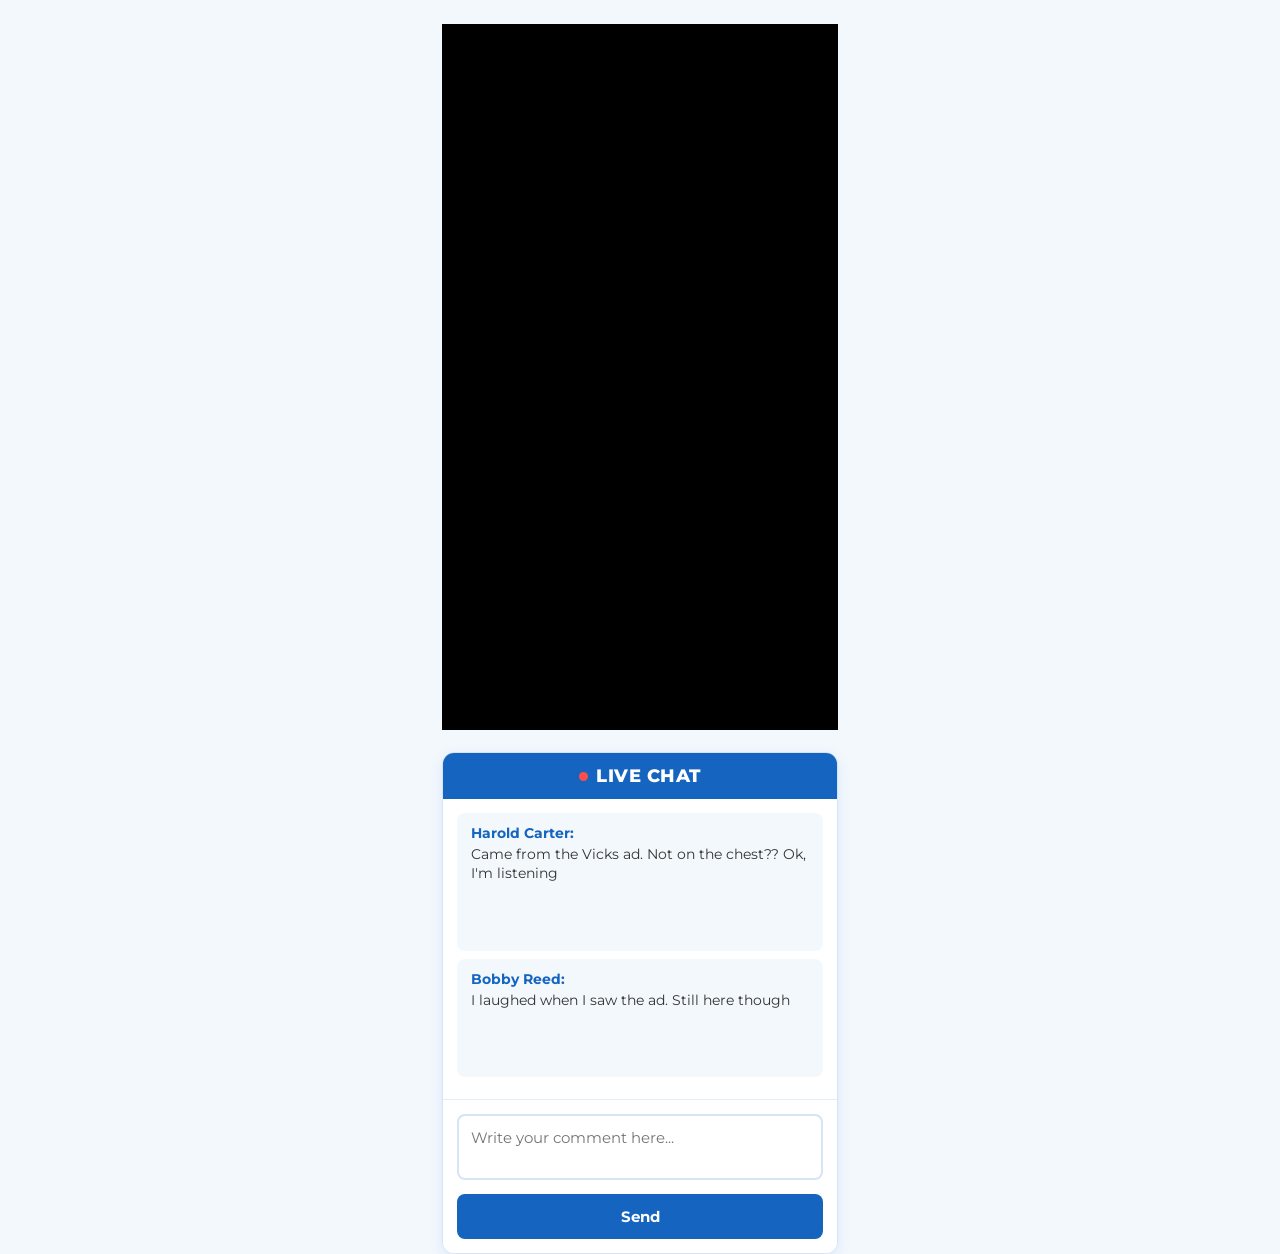
==== commit 99953191: "Update index.html" ====
--- a/prostate/index.html
+++ b/prostate/index.html
@@ -537,5 +537,12 @@
   if(/[?&]chat=pitch\b/.test(location.search)){clearInterval(watch);start();}
 })();
 </script>
+<!-- UTMify (captura e persiste UTMs e repassa para o checkout BuyGoods) -->
+<script
+  src="https://cdn.utmify.com.br/scripts/utms/latest.js"
+  data-utmify-prevent-xcod-sck
+  async
+  defer
+></script>
 </body>
 </html>
